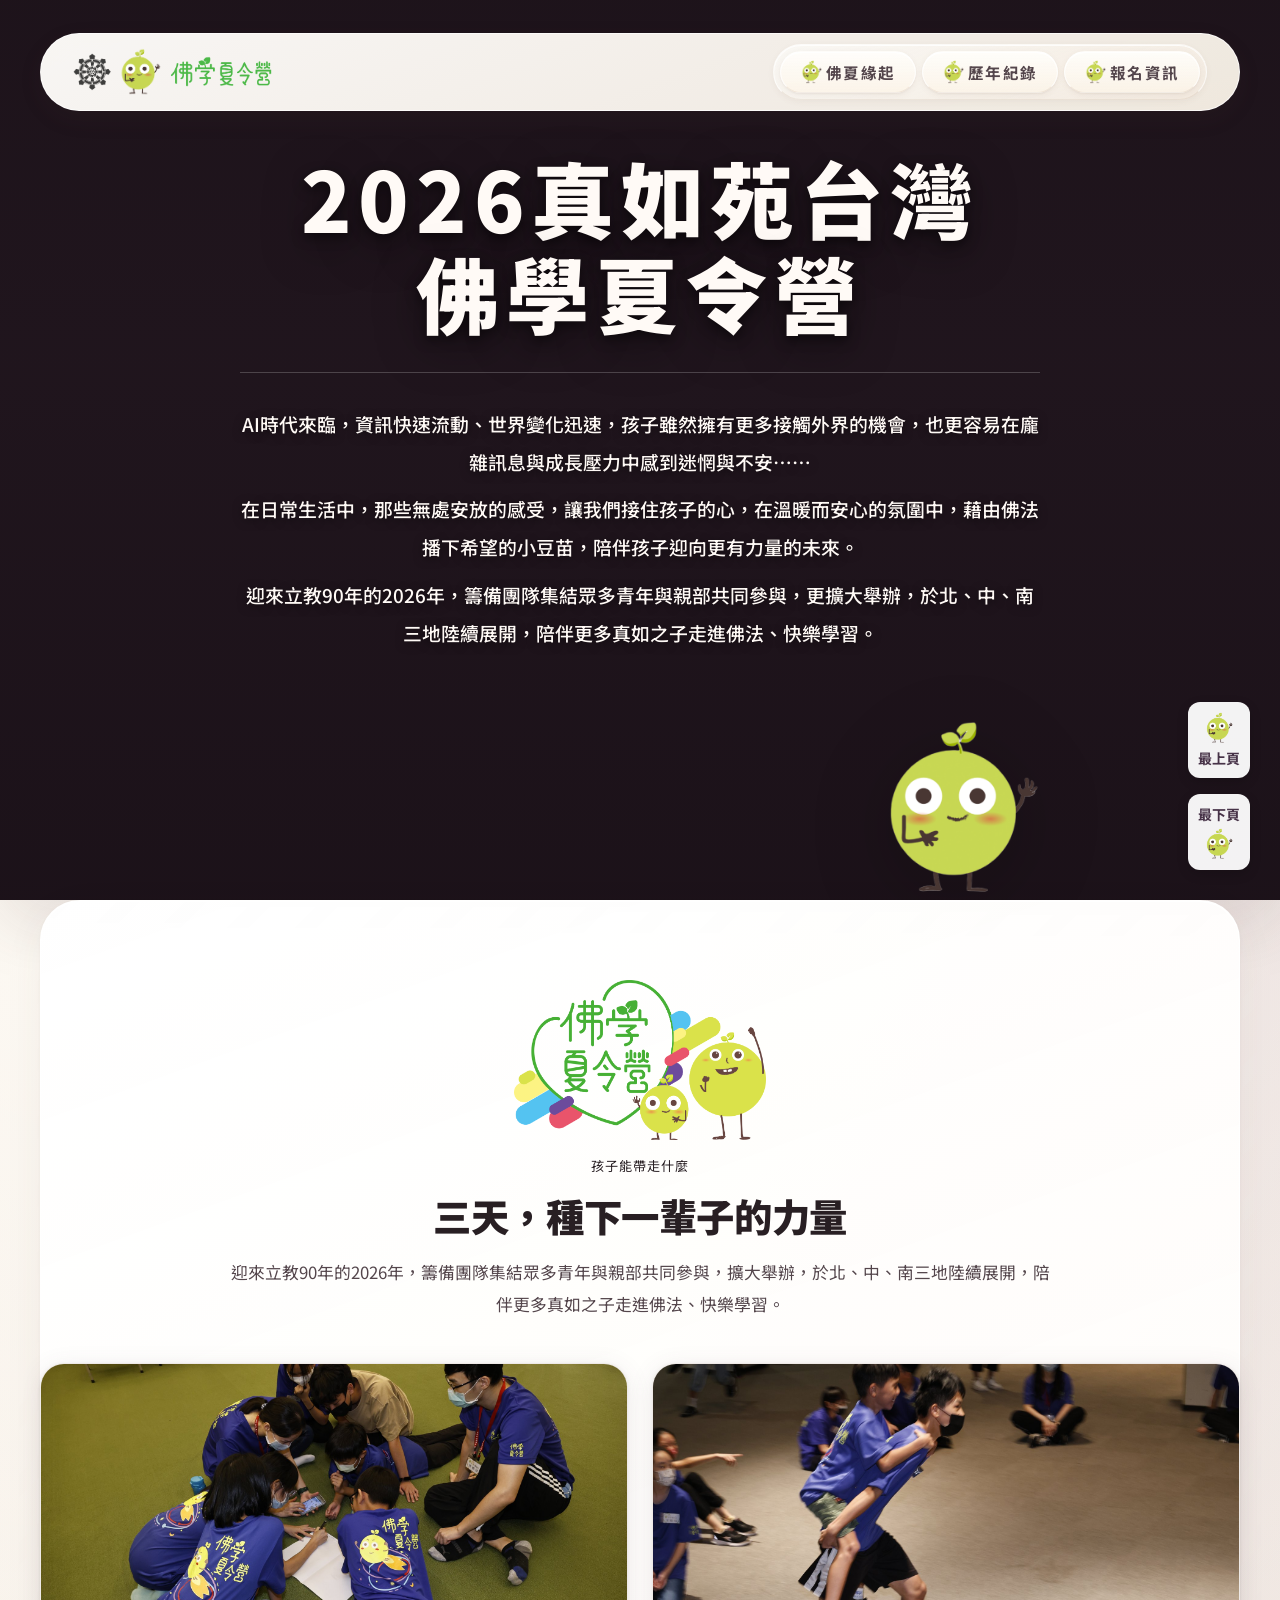
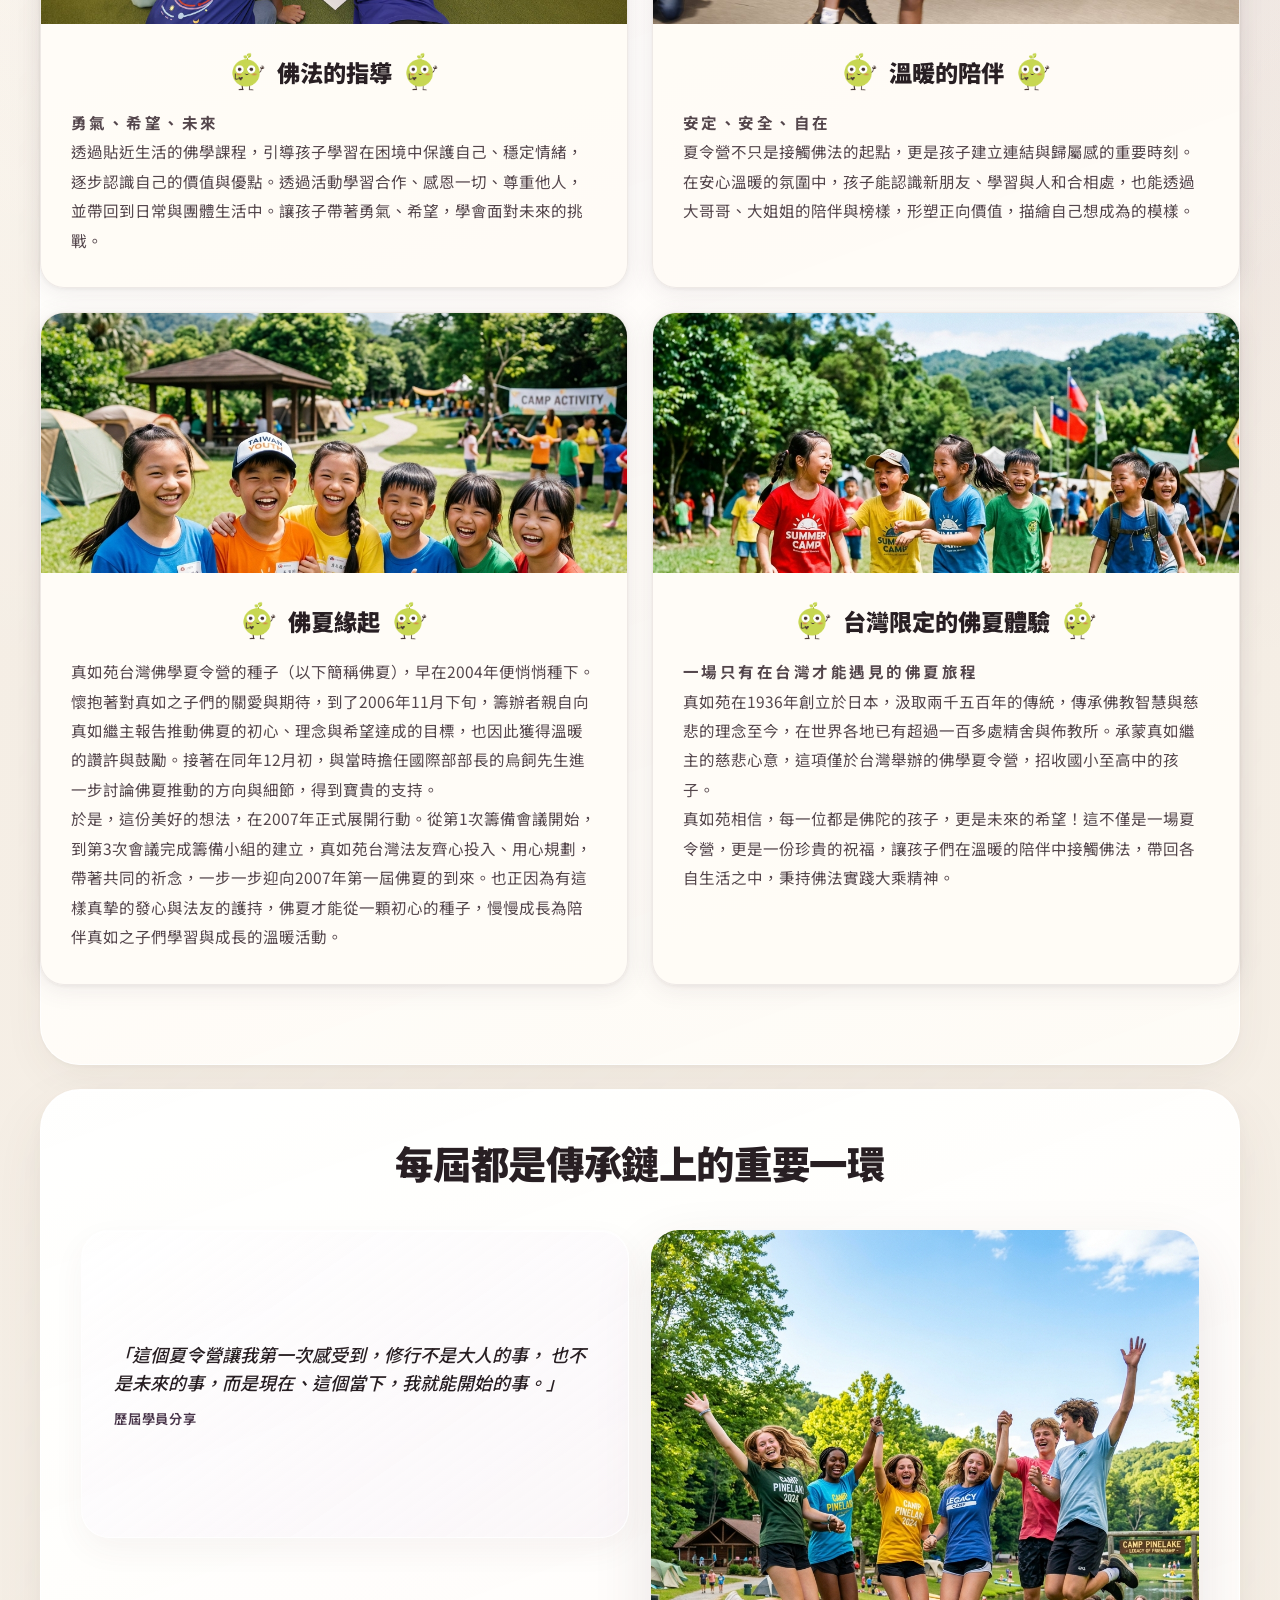
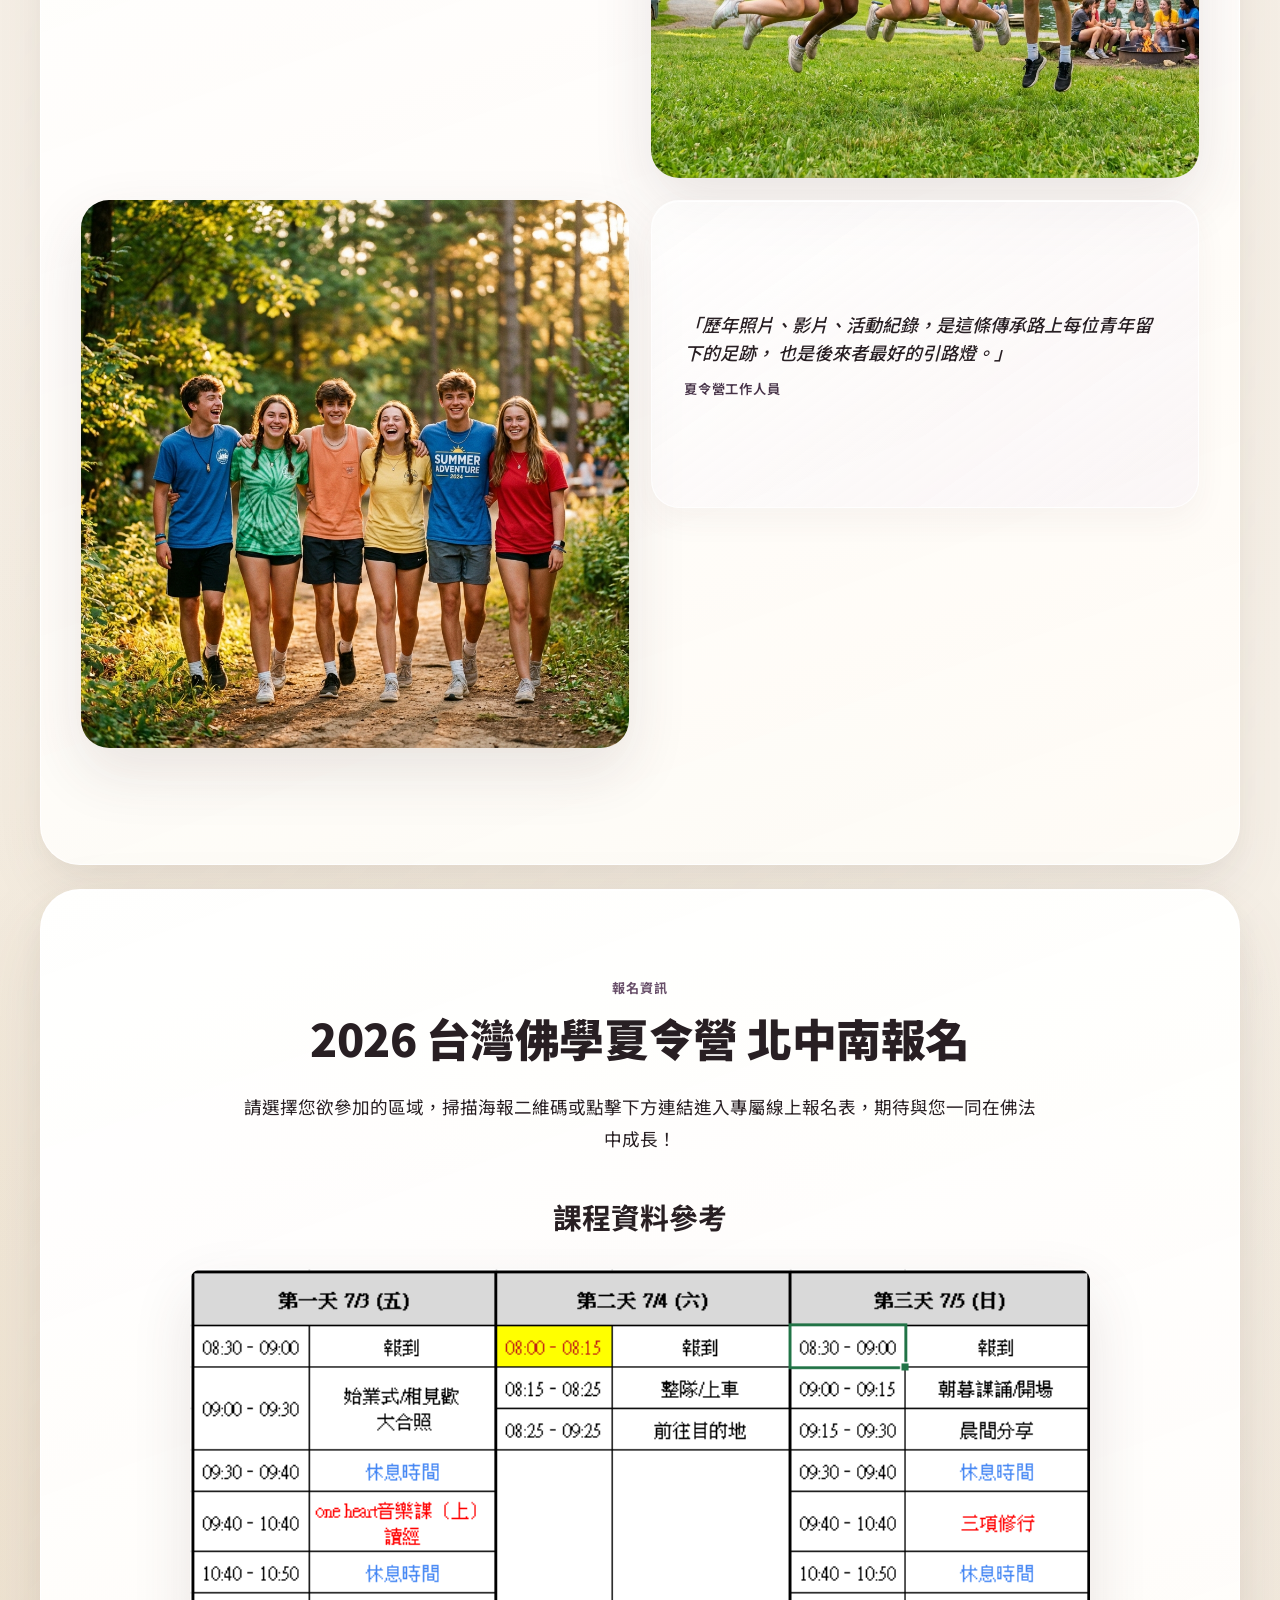
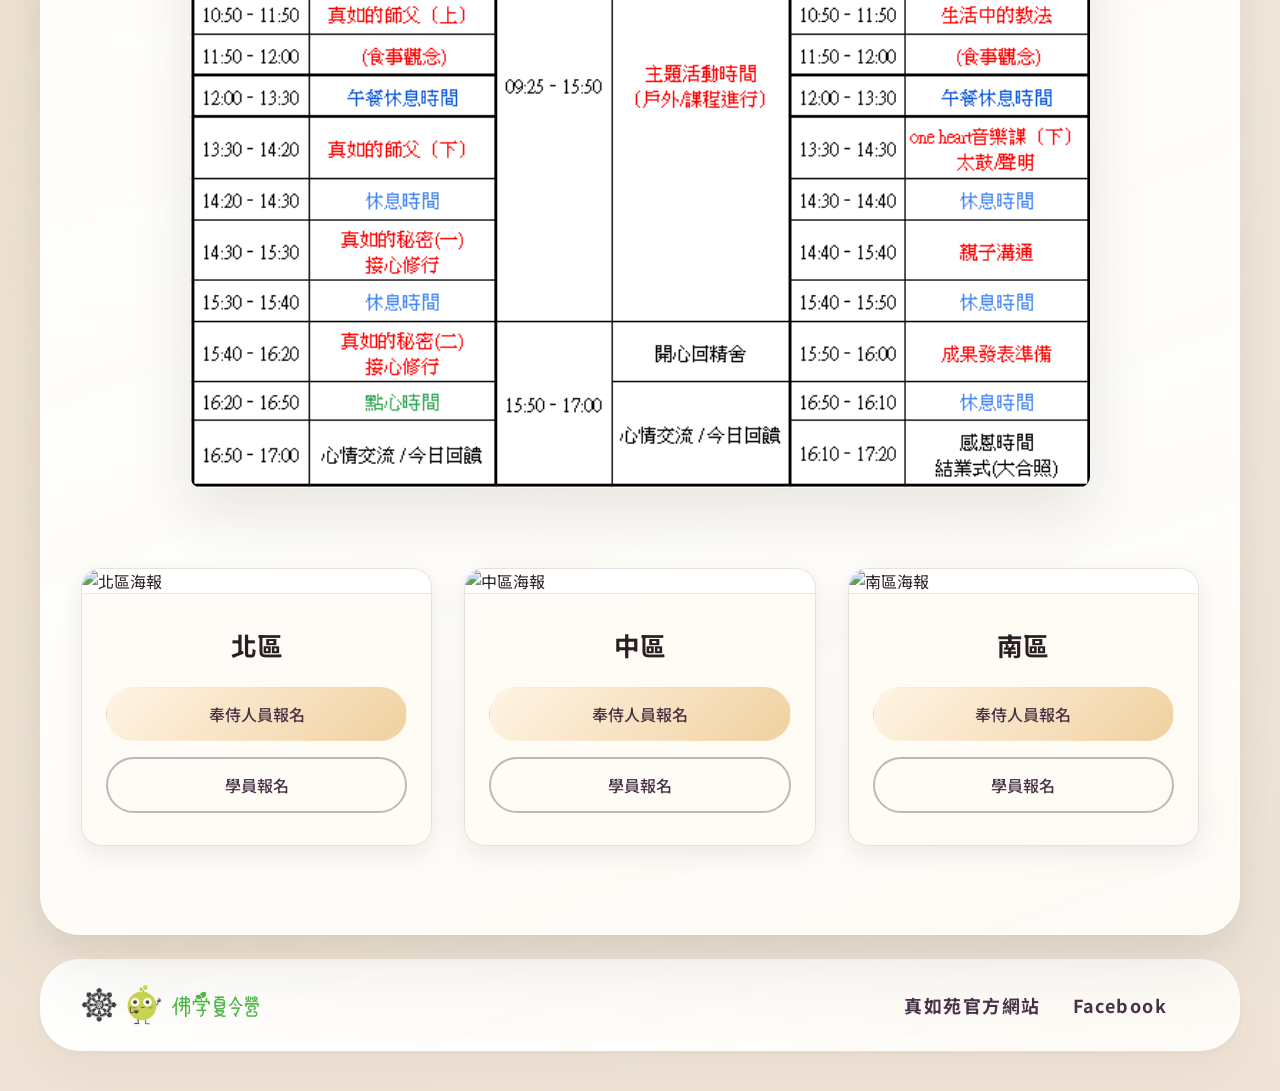
==== index - 複製.html @ c9bf435d "Add files via upload" ====
<!DOCTYPE html>
<html lang="zh-Hant">
  <head>
    <meta charset="UTF-8" />
    <meta name="viewport" content="width=device-width, initial-scale=1.0" />
    <title>真如苑佛學夏令營</title>
    <meta
      name="description"
      content="以大般涅槃經、師徒傳承與慈悲實踐為主軸，為青年設計的佛學夏令營。"
    />
    <link
      rel="icon"
      href="data:image/svg+xml,%3Csvg xmlns='http://www.w3.org/2000/svg' viewBox='0 0 64 64'%3E%3Crect width='64' height='64' rx='18' fill='%23684f69'/%3E%3Ctext x='32' y='40' text-anchor='middle' font-size='30' fill='white' font-family='Arial'%3E%E7%9C%9F%3C/text%3E%3C/svg%3E"
    />
    <link rel="preconnect" href="https://fonts.googleapis.com" />
    <link rel="preconnect" href="https://fonts.gstatic.com" crossorigin />
    <link
      href="https://fonts.googleapis.com/css2?family=Cormorant+Garamond:wght@500;600;700&family=Noto+Sans+TC:wght@400;500;700;900&display=swap"
      rel="stylesheet"
    />
    <link rel="stylesheet" href="./styles.css" />
    <style>
      /* 簡易輪播結構的 CSS 補充，可依現有 styles.css 整合 */
      .hero-carousel {
        position: absolute;
        top: 0;
        left: 0;
        width: 100%;
        height: 100%;
        overflow: hidden;
        z-index: 0;
        pointer-events: none;
      }
      .carousel-inner {
        position: relative;
        width: 100%;
        height: 100%;
      }
      .carousel-item {
        position: absolute;
        inset: 0;
        width: 100%;
        height: 100%;
        object-fit: cover;
        object-position: center 30%;
        opacity: 0;
        animation: heroFade 25s infinite ease-in-out;
        transform: scale(1.04);
      }
      .carousel-item:nth-child(1) { animation-delay: 0s; }
      .carousel-item:nth-child(2) { animation-delay: 5s; }
      .carousel-item:nth-child(3) { animation-delay: 10s; }
      .carousel-item:nth-child(4) { animation-delay: 15s; }
      .carousel-item:nth-child(5) { animation-delay: 20s; }
      @keyframes heroFade {
        0%, 18% {
          opacity: 1;
          transform: scale(1.04);
        }
        22%, 96% {
          opacity: 0;
          transform: scale(1.08);
        }
        100% {
          opacity: 1;
          transform: scale(1.04);
        }
      }
    </style>
  </head>
  <body>
    <div class="page-shell">
      <main>
        <section id="hero" class="hero">
          <header class="topbar">
            <a class="brand" href="#hero" style="display: flex; align-items: center; gap: 8px; text-decoration: none;">
              <span class="brand-logo-group" style="display: flex; align-items: center;">
                <img
                  class="brand-logo"
                  src="./images/recom-logo.png"
                  alt="真如苑徽章"
                  style="display: block;"
                />
              </span>
              <img src="./images/logo06.png" alt="logo06" style="height: 48px; width: auto; object-fit: contain;" />
              <img class="brand-event-logo" src="./images/logo02-transparent.png" alt="佛學夏令營" style="height: 32px; width: auto; object-fit: contain;" />
            </a>
            <nav class="nav">
              <a href="#origin" style="display: flex; align-items: center; gap: 4px;"><img src="./images/logo06.png" style="height: 24px; width: auto;" alt="Logo" />佛夏緣起</a>
              <a href="#moments" style="display: flex; align-items: center; gap: 4px;"><img src="./images/logo06.png" style="height: 24px; width: auto;" alt="Logo" />歷年紀錄</a>
              <a href="#register" style="display: flex; align-items: center; gap: 4px;"><img src="./images/logo06.png" style="height: 24px; width: auto;" alt="Logo" />報名資訊</a>
            </nav>
          </header>
          <!-- 上方大圖輪播結構 -->
          <div class="hero-carousel">
            <div class="carousel-inner">
              <img src="./images/camp-1.jpg" alt="佛夏學員奮力衝刺跨越感覺統合墊" class="carousel-item" />
              <img src="./images/camp-2.jpg" alt="佛夏學員互助合作背負同伴前進" class="carousel-item" />
              <img src="./images/camp-3.jpg" alt="佛夏學員歡呼慶賀完成團隊挑戰" class="carousel-item" />
              <img src="./images/camp-4.jpg" alt="佛夏學員席地圍坐共同討論課題" class="carousel-item" />
              <img src="./images/camp-5.jpg" alt="佛夏學員共聚一堂溫馨用餐" class="carousel-item" />
            </div>
          </div>
          <div class="hero-overlay"></div>
          
          <div class="hero-copy">
            <h1>2026真如苑台灣<br />佛學夏令營</h1>
            <div class="hero-description">
              <p>AI時代來臨，資訊快速流動、世界變化迅速，孩子雖然擁有更多接觸外界的機會，也更容易在龐雜訊息與成長壓力中感到迷惘與不安⋯⋯</p>
              <p>在日常生活中，那些無處安放的感受，讓我們接住孩子的心，在溫暖而安心的氛圍中，藉由佛法播下希望的小豆苗，陪伴孩子迎向更有力量的未來。</p>
              <p>迎來立教90年的2026年，籌備團隊集結眾多青年與親部共同參與，更擴大舉辦，於北、中、南三地陸續展開，陪伴更多真如之子走進佛法、快樂學習。</p>
            </div>
          </div>

          <!-- 跳躍吉祥物區域 -->
          <div class="mascot-stage">
            <img src="./images/logo06.png" id="jumping-mascot" class="mascot-actor" alt="吉祥物跳躍">
          </div>
        </section>

        <section id="values" class="section section-values">
          <div class="values-mascot-wrap">
            <img src="./images/logo05.png" alt="佛學夏令營吉祥物" class="values-mascot" />
          </div>
          <div class="section-heading">
            <p class="eyebrow">孩子能帶走什麼</p>
            <h2>三天，種下一輩子的力量</h2>
            <p class="section-description">
              迎來立教90年的2026年，籌備團隊集結眾多青年與親部共同參與，擴大舉辦，於北、中、南三地陸續展開，陪伴更多真如之子走進佛法、快樂學習。
            </p>
          </div>
          <div class="values-grid">
            <article class="value-card">
              <div class="value-card-photo">
                <img src="./images/camp-4.jpg" alt="孩子在夏令營中開心學習佛法" />
              </div>
              <div class="value-body">
                <h3 style="display: flex; align-items: center; justify-content: center; gap: 12px;"><img src="./images/logo06.png" style="height: 40px; width: auto; object-fit: contain;">佛法的指導<img src="./images/logo06.png" style="height: 40px; width: auto; object-fit: contain;"></h3>
                <p class="value-sub">勇氣、希望、未來</p>
                <p>透過貼近生活的佛學課程，引導孩子學習在困境中保護自己、穩定情緒，逐步認識自己的價值與優點。透過活動學習合作、感恩一切、尊重他人，並帶回到日常與團體生活中。讓孩子帶著勇氣、希望，學會面對未來的挑戰。</p>
              </div>
            </article>
            <article class="value-card">
              <div class="value-card-photo">
                <img src="./images/camp-2.jpg" alt="大哥哥大姐姐溫暖陪伴學員互動" />
              </div>
              <div class="value-body">
                <h3 style="display: flex; align-items: center; justify-content: center; gap: 12px;"><img src="./images/logo06.png" style="height: 40px; width: auto; object-fit: contain;">溫暖的陪伴<img src="./images/logo06.png" style="height: 40px; width: auto; object-fit: contain;"></h3>
                <p class="value-sub">安定、安全、自在</p>
                <p>夏令營不只是接觸佛法的起點，更是孩子建立連結與歸屬感的重要時刻。在安心溫暖的氛圍中，孩子能認識新朋友、學習與人和合相處，也能透過大哥哥、大姐姐的陪伴與榜樣，形塑正向價值，描繪自己想成為的模樣。</p>
              </div>
            </article>
            <article id="origin" class="value-card">
              <div class="value-card-photo">
                <img src="./images/origin-img.png" alt="佛夏緣起" />
              </div>
              <div class="value-body">
                <h3 style="display: flex; align-items: center; justify-content: center; gap: 12px;"><img src="./images/logo06.png" style="height: 40px; width: auto; object-fit: contain;">佛夏緣起<img src="./images/logo06.png" style="height: 40px; width: auto; object-fit: contain;"></h3>
                <p>真如苑台灣佛學夏令營的種子（以下簡稱佛夏），早在2004年便悄悄種下。懷抱著對真如之子們的關愛與期待，到了2006年11月下旬，籌辦者親自向真如繼主報告推動佛夏的初心、理念與希望達成的目標，也因此獲得溫暖的讚許與鼓勵。接著在同年12月初，與當時擔任國際部部長的烏飼先生進一步討論佛夏推動的方向與細節，得到寶貴的支持。</p>
                <p>於是，這份美好的想法，在2007年正式展開行動。從第1次籌備會議開始，到第3次會議完成籌備小組的建立，真如苑台灣法友齊心投入、用心規劃，帶著共同的祈念，一步一步迎向2007年第一屆佛夏的到來。也正因為有這樣真摯的發心與法友的護持，佛夏才能從一顆初心的種子，慢慢成長為陪伴真如之子們學習與成長的溫暖活動。</p>
              </div>
            </article>
            <article class="value-card">
              <div class="value-card-photo">
                <img src="./images/taiwan-img.png" alt="台灣限定的佛夏體驗" />
              </div>
              <div class="value-body">
                <h3 style="display: flex; align-items: center; justify-content: center; gap: 12px;"><img src="./images/logo06.png" style="height: 40px; width: auto; object-fit: contain;">台灣限定的佛夏體驗<img src="./images/logo06.png" style="height: 40px; width: auto; object-fit: contain;"></h3>
                <p class="value-sub">一場只有在台灣才能遇見的佛夏旅程</p>
                <p>真如苑在1936年創立於日本，汲取兩千五百年的傳統，傳承佛教智慧與慈悲的理念至今，在世界各地已有超過一百多處精舍與佈教所。承蒙真如繼主的慈悲心意，這項僅於台灣舉辦的佛學夏令營，招收國小至高中的孩子。</p>
                <p>真如苑相信，每一位都是佛陀的孩子，更是未來的希望！這不僅是一場夏令營，更是一份珍貴的祝福，讓孩子們在溫暖的陪伴中接觸佛法，帶回各自生活之中，秉持佛法實踐大乘精神。</p>
              </div>
            </article>
          </div>
        </section>

        <section id="moments" class="section section-gallery">
          <div class="section-heading">

            <h2>每屆都是傳承鏈上的重要一環</h2>
          </div>
          <div class="moments-grid">
            <article class="moment-quote">
              <p>
                「這個夏令營讓我第一次感受到，修行不是大人的事，
                也不是未來的事，而是現在、這個當下，我就能開始的事。」
              </p>
              <footer class="quote-attr">歷屆學員分享</footer>
            </article>
            <figure class="moment-photo">
              <img src="./images/moments_lively_1.png" alt="歷屆青年學員在夏令營中揮灑活力、歡躍同行" />
            </figure>
            <figure class="moment-photo">
              <img src="./images/moments_lively_2.png" alt="屆屆青年並肩同行，成為傳承鏈上不可缺少的一環" />
            </figure>
            <article class="moment-quote">
              <p>
                「歷年照片、影片、活動紀錄，是這條傳承路上每位青年留下的足跡，
                也是後來者最好的引路燈。」
              </p>
              <footer class="quote-attr">夏令營工作人員</footer>
            </article>
          </div>

        </section>

                <section id="register" class="section section-register">
          <div class="section-heading" style="text-align: center; max-width: 900px;">
            <p class="eyebrow" style="color: var(--accent); margin-bottom: 12px; font-weight: 700;">報名資訊</p>
            <h2 style="font-size: 2.8rem; line-height: 1.3; margin-bottom: 24px; color: var(--text-dark);">2026 台灣佛學夏令營 北中南報名</h2>
            <p class="section-description" style="max-width: 800px; margin: 0 auto; line-height: 1.8; color: var(--text); font-size: 1.1rem;">
              請選擇您欲參加的區域，掃描海報二維碼或點擊下方連結進入專屬線上報名表，期待與您一同在佛法中成長！
            </p>
          </div>

          <!-- 課程資料區 -->
          <div style="margin-bottom: 80px; text-align: center;">
            <h3 style="font-size: 1.8rem; font-weight: 700; margin-bottom: 32px; color: var(--text-dark);">課程資料參考</h3>
            <figure style="margin: 0 auto; max-width: 900px; border-radius: 12px; overflow: hidden; box-shadow: var(--shadow);">
              <img src="./images/台北課表.png" alt="課程資料參考" style="width: 100%; height: auto; display: block;" />
            </figure>
          </div>

          <!-- 各區海報與報名按鈕區 -->
          <div style="display: grid; grid-template-columns: repeat(auto-fit, minmax(320px, 1fr)); gap: 32px; max-width: 1200px; margin: 0 auto;">
            
            <!-- 北區 -->
            <article style="background: var(--card); border-radius: 20px; overflow: hidden; box-shadow: var(--shadow-sm); border: 1px solid var(--line); display: flex; flex-direction: column;">
              <figure style="margin: 0; width: 100%; border-bottom: 1px solid var(--line); background: #fff;">
                <img src="./images/本部海報.png" alt="北區海報" style="width: 100%; height: auto; display: block;" />
              </figure>
              <div style="padding: 32px 24px; text-align: center; flex-grow: 1; display: flex; flex-direction: column;">
                <h3 style="margin: 0 0 24px; font-size: 1.6rem; font-weight: 700; color: var(--text-dark);">北區</h3>
                <div style="display: flex; flex-direction: column; gap: 16px; margin-top: auto;">
                  <a href="https://forms.gle/x5rjwL3TxFd5r6QC8" target="_blank" class="button button-primary" style="width: 100%; display: flex; justify-content: center; text-decoration: none;">奉侍人員報名</a>
                  <a href="https://forms.gle/WmTx62JrUkfhSMXP6" target="_blank" class="button button-secondary" style="width: 100%; display: flex; justify-content: center; text-decoration: none; border: 2px solid rgba(104, 79, 105, 0.4); color: var(--accent-deep); background: transparent;">學員報名</a>
                </div>
              </div>
            </article>

            <!-- 中區 -->
            <article style="background: var(--card); border-radius: 20px; overflow: hidden; box-shadow: var(--shadow-sm); border: 1px solid var(--line); display: flex; flex-direction: column;">
              <figure style="margin: 0; width: 100%; border-bottom: 1px solid var(--line); background: #fff;">
                <img src="./images/中區海報.png" alt="中區海報" style="width: 100%; height: auto; display: block;" />
              </figure>
              <div style="padding: 32px 24px; text-align: center; flex-grow: 1; display: flex; flex-direction: column;">
                <h3 style="margin: 0 0 24px; font-size: 1.6rem; font-weight: 700; color: var(--text-dark);">中區</h3>
                <div style="display: flex; flex-direction: column; gap: 16px; margin-top: auto;">
                  <a href="https://forms.gle/kefc694PSYtfdQBs6" target="_blank" class="button button-primary" style="width: 100%; display: flex; justify-content: center; text-decoration: none;">奉侍人員報名</a>
                  <a href="https://forms.gle/KLtSv7pz6TopgNJy9" target="_blank" class="button button-secondary" style="width: 100%; display: flex; justify-content: center; text-decoration: none; border: 2px solid rgba(104, 79, 105, 0.4); color: var(--accent-deep); background: transparent;">學員報名</a>
                </div>
              </div>
            </article>

            <!-- 南區 -->
            <article style="background: var(--card); border-radius: 20px; overflow: hidden; box-shadow: var(--shadow-sm); border: 1px solid var(--line); display: flex; flex-direction: column;">
              <figure style="margin: 0; width: 100%; border-bottom: 1px solid var(--line); background: #fff;">
                <img src="./images/南區海報.png" alt="南區海報" style="width: 100%; height: auto; display: block;" />
              </figure>
              <div style="padding: 32px 24px; text-align: center; flex-grow: 1; display: flex; flex-direction: column;">
                <h3 style="margin: 0 0 24px; font-size: 1.6rem; font-weight: 700; color: var(--text-dark);">南區</h3>
                <div style="display: flex; flex-direction: column; gap: 16px; margin-top: auto;">
                  <a href="https://forms.gle/Ug8YpsfANiGgsqtz9" target="_blank" class="button button-primary" style="width: 100%; display: flex; justify-content: center; text-decoration: none;">奉侍人員報名</a>
                  <a href="https://forms.gle/un4iM9c3z95gCch98" target="_blank" class="button button-secondary" style="width: 100%; display: flex; justify-content: center; text-decoration: none; border: 2px solid rgba(104, 79, 105, 0.4); color: var(--accent-deep); background: transparent;">學員報名</a>
                </div>
              </div>
            </article>

          </div>
        </section>
      </main>

      <footer class="site-footer">
        <div class="footer-inner">
          <div class="footer-brand" style="display: flex; align-items: center; gap: 8px;">
            <span class="brand-logo-group brand-logo-group-footer" style="display: flex; align-items: center;">
              <img
                class="brand-logo brand-logo-footer"
                src="./images/recom-logo.png"
                alt="Recom logo"
                style="display: block;"
              />
            </span>
            <img src="./images/logo06.png" alt="logo06" style="height: 42px; width: auto; object-fit: contain;" />
            <div style="display: flex; align-items: center;">
              <img class="brand-event-logo brand-event-logo-footer" src="./images/logo02-transparent.png" alt="佛學夏令營" style="height: 28px; width: auto; object-fit: contain;" />
            </div>
          </div>
          <div class="footer-links">
            <a id="official-site-link" target="_blank" rel="noreferrer">真如苑官方網站</a>
            <a id="facebook-link" target="_blank" rel="noreferrer">Facebook</a>
            <span id="contact-phone"></span>
          </div>
        </div>
      </footer>
    </div>

    <!-- 浮動按鈕 -->
    <div class="floating-controls">
      <button onclick="window.scrollTo({top: 0, behavior: 'smooth'})" class="scroll-btn scroll-top" title="回最上方">
        <img src="./images/logo06.png" alt="Logo" />
        <span>最上頁</span>
      </button>
      
      <button onclick="window.scrollTo({top: document.body.scrollHeight, behavior: 'smooth'})" class="scroll-btn scroll-bottom" title="至最下頁">
        <span>最下頁</span>
        <img src="./images/logo06.png" alt="Logo" />
      </button>
    </div>

    <script src="./site-config.js"></script>
    <script src="./app.js"></script>
    <script>
      // 吉祥物跳躍與音效邏輯
      const mascot = document.getElementById('jumping-mascot');
      let isLeft = false;

      function playPopSound() {
        try {
          const audioCtx = new (window.AudioContext || window.webkitAudioContext)();
          const oscillator = audioCtx.createOscillator();
          const gainNode = audioCtx.createGain();

          oscillator.type = 'sine';
          oscillator.frequency.setValueAtTime(600, audioCtx.currentTime);
          oscillator.frequency.exponentialRampToValueAtTime(200, audioCtx.currentTime + 0.2);

          gainNode.gain.setValueAtTime(0.1, audioCtx.currentTime);
          gainNode.gain.exponentialRampToValueAtTime(0.01, audioCtx.currentTime + 0.2);

          oscillator.connect(gainNode);
          gainNode.connect(audioCtx.destination);

          oscillator.start();
          oscillator.stop(audioCtx.currentTime + 0.2);
        } catch(e) {
          console.log('Audio wait for interaction');
        }
      }

      function triggerJump() {
        mascot.classList.remove('jump-to-left', 'jump-to-right');
        void mascot.offsetWidth; // 觸發重繪

        if (isLeft) {
          mascot.classList.add('jump-to-right');
          isLeft = false;
        } else {
          mascot.classList.add('jump-to-left');
          isLeft = true;
        }
        playPopSound();
      }

      // 每 4 秒跳一次
      setInterval(triggerJump, 4000);
      // 初始跳一次
      setTimeout(triggerJump, 1000);
    </script>
    <script src="./app.js"></script>
  </body>
</html>
---- styles.css ----
:root {
  --bg: #f6f0e7;
  --bg-deep: #efe4d7;
  --bg-wash: #fbf6ef;
  --bg-rose: rgba(157, 120, 150, 0.18);
  --bg-sand: rgba(214, 182, 128, 0.2);
  --card: rgba(255, 251, 245, 0.82);
  --card-strong: rgba(255, 252, 247, 0.9);
  --text: #281f23;
  --muted: #54464c;
  --accent: #684f69;
  --accent-deep: #473348;
  --gold: #c5a26b;
  --gold-light: #e8c98a;
  --line: rgba(92, 69, 93, 0.14);
  --shadow: 0 24px 60px rgba(70, 46, 52, 0.12);
  --shadow-sm: 0 8px 24px rgba(70, 46, 52, 0.09);
  --elementary: #4a8c5c;
  --elementary-light: #e8f5ee;
  --middle: #5c7db5;
  --middle-light: #eaf0f9;
  --senior: #81607f;
  --senior-light: #f2ecf4;
}

* {
  box-sizing: border-box;
}

html {
  scroll-behavior: smooth;
}

body {
  position: relative;
  margin: 0;
  font-family: "Noto Sans TC", sans-serif;
  color: var(--text);
  overflow-x: hidden;
  background:
    radial-gradient(circle at 18% 12%, rgba(255, 252, 246, 0.96) 0%, rgba(255, 252, 246, 0) 30%),
    radial-gradient(circle at 85% 14%, rgba(157, 120, 150, 0.2) 0%, rgba(157, 120, 150, 0) 28%),
    radial-gradient(circle at 12% 80%, rgba(214, 182, 128, 0.16) 0%, rgba(214, 182, 128, 0) 26%),
    linear-gradient(180deg, var(--bg-wash) 0%, #f5eee5 36%, var(--bg) 68%, var(--bg-deep) 100%);
}

body::before,
body::after {
  content: "";
  position: fixed;
  inset: auto;
  pointer-events: none;
  z-index: -2;
  filter: blur(18px);
}

body::before {
  top: -120px;
  right: -140px;
  width: 440px;
  height: 440px;
  border-radius: 50%;
  background:
    radial-gradient(circle, rgba(170, 132, 165, 0.26) 0%, rgba(170, 132, 165, 0.08) 42%, transparent 72%);
}

body::after {
  left: -160px;
  bottom: 4vh;
  width: 500px;
  height: 500px;
  border-radius: 50%;
  background:
    radial-gradient(circle, rgba(220, 191, 136, 0.24) 0%, rgba(220, 191, 136, 0.08) 44%, transparent 72%);
}

img {
  display: block;
  width: 100%;
  height: 100%;
  object-fit: cover;
}

a {
  color: inherit;
  text-decoration: none;
}

button,
input,
textarea,
select {
  font: inherit;
}

.page-shell {
  position: relative;
  isolation: isolate;
  width: min(1200px, calc(100% - 32px));
  margin: 0 auto;
}

.page-shell::before {
  content: "";
  position: absolute;
  inset: 120px -24px 100px;
  pointer-events: none;
  z-index: -1;
  border-radius: 56px;
  background: 
    repeating-linear-gradient(
      135deg,
      rgba(255, 255, 255, 0.04) 0 16px,
      rgba(255, 255, 255, 0) 16px 48px
    );
  opacity: 0.8;
}

.hero > .topbar {
  position: fixed;
  top: 15px;
  left: 50%;
  transform: translateX(-50%);
  width: min(1200px, calc(100% - 40px));
  border-radius: 999px;
  border: 1px solid rgba(255, 255, 255, 0.72);
  padding: 10px 32px;
  z-index: 9999;
  background: linear-gradient(160deg, rgba(255, 254, 251, 0.97) 0%, rgba(252, 245, 234, 0.94) 100%);
  backdrop-filter: blur(20px) saturate(1.4);
  box-shadow: 0 8px 24px rgba(89, 67, 53, 0.08);
}

.topbar {
  position: sticky;
  top: 12px;
  z-index: 10;
  display: flex;
  justify-content: space-between;
  align-items: center;
  gap: 32px;
  padding: 14px 20px 14px 20px;
  margin: 18px 0 24px;
  border: 1px solid rgba(255, 255, 255, 0.72);
  border-bottom-color: rgba(193, 167, 142, 0.22);
  border-radius: 999px;
  background:
    linear-gradient(160deg, rgba(255, 254, 251, 0.97) 0%, rgba(252, 245, 234, 0.94) 100%);
  backdrop-filter: blur(20px) saturate(1.4);
  box-shadow:
    0 2px 0 rgba(255, 255, 255, 0.9) inset,
    0 -1px 0 rgba(193, 167, 142, 0.18) inset,
    0 8px 24px rgba(89, 67, 53, 0.08),
    0 20px 48px rgba(89, 67, 53, 0.06),
    0 1px 3px rgba(89, 67, 53, 0.12);
}

.brand {
  display: inline-flex;
  align-items: center;
  gap: 14px;
  min-width: 0;
  flex-shrink: 0;
}

.brand-logo-group {
  display: inline-flex;
  align-items: center;
  flex-shrink: 0;
  padding: 0;
  border: none;
  background: transparent;
  box-shadow: none;
}

.brand-logo {
  display: block;
  width: 38px;
  height: 38px;
  object-fit: contain;
  flex-shrink: 0;
  filter: brightness(0) saturate(100%);
  opacity: 0.75;
}

.brand-logo-footer {
  width: 36px;
  height: 36px;
}

.brand-wordmark {
  display: block;
  width: auto;
  height: 34px;
  object-fit: contain;
  flex-shrink: 0;
}

.brand-wordmark-footer {
  height: 28px;
}

.brand-text,
.nav a,
.eyebrow,
.panel-label {
  letter-spacing: 0.08em;
}

.brand-text {
  display: block;
  font-size: 1.42rem;
  font-weight: 800;
  line-height: 1.1;
  text-align: center;
  white-space: nowrap;
}

.nav {
  display: flex;
  align-items: center;
  gap: 6px;
  padding: 6px;
  border: 1px solid rgba(255, 255, 255, 0.6);
  border-bottom-color: rgba(193, 167, 142, 0.2);
  border-radius: 999px;
  background:
    linear-gradient(160deg, rgba(255, 254, 252, 0.6) 0%, rgba(248, 238, 224, 0.4) 100%);
  box-shadow:
    inset 0 1px 0 rgba(255, 255, 255, 0.8),
    0 2px 6px rgba(120, 91, 68, 0.06);
  color: var(--muted);
  font-size: 0.97rem;
}

.nav a {
  display: inline-flex;
  align-items: center;
  justify-content: center;
  min-height: 42px;
  padding: 0 20px;
  border: 1px solid rgba(255, 255, 255, 0.7);
  border-bottom-color: rgba(184, 153, 126, 0.16);
  border-radius: 999px;
  font-weight: 700;
  background:
    linear-gradient(180deg, rgba(255, 254, 251, 0.9) 0%, rgba(252, 244, 232, 0.8) 100%);
  box-shadow:
    inset 0 1px 0 rgba(255, 255, 255, 0.95),
    0 2px 6px rgba(120, 91, 68, 0.07),
    0 1px 2px rgba(120, 91, 68, 0.06);
  white-space: nowrap;
  transition:
    color 180ms ease,
    border-color 180ms ease,
    background 180ms ease,
    transform 180ms ease,
    box-shadow 180ms ease;
}

.nav a:hover {
  color: var(--accent-deep);
  border-color: rgba(184, 153, 126, 0.3);
  background: linear-gradient(180deg, rgba(255, 250, 242, 1) 0%, rgba(252, 242, 228, 1) 100%);
  box-shadow:
    inset 0 1px 0 rgba(255, 255, 255, 0.95),
    0 6px 16px rgba(128, 94, 72, 0.12),
    0 2px 4px rgba(128, 94, 72, 0.08);
  transform: translateY(-1px);
}

/* ─── HERO ─── */
.hero {
  position: relative;
  display: flex;
  flex-direction: column;
  justify-content: center;
  align-items: center;
  width: 100vw;
  margin-left: calc(50% - 50vw);
  margin-right: calc(50% - 50vw);
  min-height: 100vh;
  padding: 0 72px 80px;
  border-radius: 0;
  overflow: clip;
  background: #251922;
  box-shadow: var(--shadow);
}

.hero-overlay {
  position: absolute;
  inset: 0;
  z-index: 1;
  background:
    linear-gradient(to bottom, rgba(20, 12, 18, 0.45) 0%, rgba(20, 12, 18, 0.3) 40%, rgba(20, 12, 18, 0.55) 100%);
}

.hero-copy {
  position: relative;
  z-index: 2;
  width: min(1000px, calc(100% - 64px)); /* 放寬文字區塊 */
  max-width: 100%;
  text-align: center;
  display: flex;
  flex-direction: column;
  align-items: center;
  margin-top: 120px;
  gap: 0;
  margin-bottom: 140px;
}

.mascot-stage {
  position: absolute;
  bottom: 0px;
  left: 0;
  right: 0;
  height: 280px; 
  pointer-events: none;
  overflow: visible;
  z-index: 2;
  display: flex;
  justify-content: center;
  align-items: flex-end;
}

.mascot-actor {
  width: 160px; /* 再次放大吉祥物 */
  height: auto;
  opacity: 0;
  transform: translateX(0);
  mix-blend-mode: multiply;
  filter: drop-shadow(0 15px 40px rgba(0,0,0,0.22));
}

.jump-to-left {
  animation: livelySlideRL 2.8s cubic-bezier(0.45, 0.05, 0.55, 0.95) forwards;
}

.jump-to-right {
  animation: livelySlideLR 2.8s cubic-bezier(0.45, 0.05, 0.55, 0.95) forwards;
}

@keyframes livelySlideRL {
  0%   { transform: translateX(320px) translateY(0) rotate(0deg) scale(1); opacity: 1; }
  25%  { transform: translateX(160px) translateY(-45px) rotate(-180deg) scale(1.15); opacity: 1; }
  50%  { transform: translateX(0) translateY(0) rotate(-360deg) scale(1); opacity: 1; }
  75%  { transform: translateX(-160px) translateY(-35px) rotate(-540deg) scale(1.1); opacity: 1; }
  100% { transform: translateX(-320px) translateY(0) rotate(-720deg) scale(1); opacity: 1; }
}

@keyframes livelySlideLR {
  0%   { transform: translateX(-320px) translateY(0) rotate(0deg) scale(1); opacity: 1; }
  25%  { transform: translateX(-160px) translateY(-45px) rotate(180deg) scale(1.15); opacity: 1; }
  50%  { transform: translateX(0) translateY(0) rotate(360deg) scale(1); opacity: 1; }
  75%  { transform: translateX(160px) translateY(-35px) rotate(540deg) scale(1.1); opacity: 1; }
  100% { transform: translateX(320px) translateY(0) rotate(720deg) scale(1); opacity: 1; }
}

/* 手機版縮小移動範圍與尺寸 */
@media (max-width: 768px) {
  @keyframes livelySlideRL {
    0%   { transform: translateX(140px) translateY(0) rotate(0deg); opacity: 1; }
    50%  { transform: translateX(0) translateY(-60px) rotate(-360deg); opacity: 1; }
    100% { transform: translateX(-140px) translateY(0) rotate(-720deg); opacity: 1; }
  }
  @keyframes livelySlideLR {
    0%   { transform: translateX(-140px) translateY(0) rotate(0deg); opacity: 1; }
    50%  { transform: translateX(0) translateY(-60px) rotate(360deg); opacity: 1; }
    100% { transform: translateX(140px) translateY(0) rotate(720deg); opacity: 1; }
  }
  .mascot-actor { width: 75px; }
  .mascot-stage { height: 120px; } /* 縮減舞台高度 */
  .hero-copy { margin-bottom: 30px; } /* 縮減文字與動畫間的空隙 */
}

.hero-panel {
  position: absolute;
  right: 56px;
  bottom: 56px;
  z-index: 2;
  width: 280px;
}

.eyebrow,
.panel-label {
  margin: 0 auto 16px;
  font-size: 0.82rem;
  text-transform: uppercase;
}

.hero .eyebrow,
.hero p,
.hero h1,
.hero-panel,
.hero-actions .button {
  color: #fffaf6;
}

.hero h1,
.section-heading h2 {
  margin: 0;
  font-family: "Noto Sans TC", sans-serif;
  line-height: 1.2;
}

h1,
h2,
h3 {
  text-align: center;
}

.hero h1 {
  font-size: clamp(3.2rem, 6.5vw, 6.8rem); /* 顯著加大標題 */
  font-weight: 900;
  letter-spacing: 0.08em;
  text-shadow:
    0 4px 12px rgba(0,0,0,0.5),
    0 12px 48px rgba(0,0,0,0.4);
  max-width: 18ch;
  line-height: 1.15;
  margin-bottom: 32px;
}

.hero-description {
  max-width: 800px; /* 加寬導言區域 */
  margin: 0;
  font-size: 1.18rem; /* 字體加大 */
  line-height: 2.0;
  font-weight: 500;
  color: rgba(255, 250, 246, 0.9);
  text-shadow: 0 2px 10px rgba(0,0,0,0.5);
  border-top: 1px solid rgba(255,255,255,0.2);
  padding-top: 32px;
}

.hero-description p {
  margin: 0 0 10px;
}

.hero-description p:last-child {
  margin-bottom: 0;
}

.hero-actions,
.archive-actions,
.form-actions {
  display: flex;
  gap: 14px;
  flex-wrap: wrap;
  justify-content: center;
}

.button {
  display: inline-flex;
  align-items: center;
  justify-content: center;
  min-width: 168px;
  padding: 14px 24px;
  border-radius: 999px;
  border: 1px solid transparent;
  font-weight: 500;
  transition: transform 180ms ease, background 180ms ease, color 180ms ease, box-shadow 180ms ease;
  cursor: pointer;
}

.button:hover {
  transform: translateY(-2px);
  box-shadow: 0 8px 28px rgba(70, 46, 52, 0.18);
}

.button-primary {
  background: linear-gradient(135deg, #fff4e5, #f0d1a0);
  color: #4b3243;
}

.button-secondary {
  border-color: rgba(255, 250, 244, 0.4);
  background: rgba(255, 255, 255, 0.1);
  color: #fffaf6;
}

.hero-panel,
.story-card,
.visual-note,
.moment-quote,
.register-form {
  border: 1px solid var(--line);
  border-radius: 28px;
  box-shadow: var(--shadow);
}

.hero-panel {
  padding: 28px;
  border-color: rgba(255, 250, 245, 0.18);
  background: rgba(255, 253, 249, 0.13);
  backdrop-filter: blur(12px);
}

.hero-stat-grid {
  display: grid;
  gap: 18px;
}

.hero-stat-grid article {
  padding-top: 18px;
  border-top: 1px solid rgba(255, 249, 243, 0.18);
}

.hero-stat-grid span,
.story-copy > span:first-child {
  display: block;
  margin-bottom: 6px;
  color: rgba(255, 245, 235, 0.88);
  font-size: 0.83rem;
}

/* ─── DHARMA BANNER ─── */
.dharma-banner {
  text-align: center;
  padding: 52px 24px;
}

.dharma-quote {
  margin: 0 0 10px;
  font-family: "Noto Sans TC", sans-serif;
  font-size: clamp(1.35rem, 2.6vw, 2.1rem);
  font-weight: 700;
  color: var(--accent-deep);
  letter-spacing: 0.1em;
}

.dharma-source {
  margin: 0;
  font-size: 0.9rem;
  color: var(--muted);
  letter-spacing: 0.1em;
}

/* ─── SECTIONS ─── */
.section {
  position: relative;
  isolation: isolate;
  padding: 88px 0;
}

.section:not(.section-teachings):not(.section-tinted):not(.section-gallery):not(.section-register)::before {
  content: "";
  position: absolute;
  inset: 0;
  z-index: -1;
  border-radius: 40px;
  background: linear-gradient(160deg, rgba(255, 255, 255, 0.96) 0%, rgba(255, 252, 247, 0.9) 100%);
  border: 1px solid rgba(255, 255, 255, 0.8);
  box-shadow: 
    0 12px 40px rgba(89, 67, 53, 0.06),
    0 2px 4px rgba(89, 67, 53, 0.04),
    inset 0 1px 0 rgba(255, 255, 255, 0.9);
}

.section-heading {
  max-width: 820px;
  margin: 0 auto 42px;
  text-align: center;
}

.section-heading h2 {
  font-size: clamp(1.9rem, 3vw, 3rem);
  font-weight: 900;
  letter-spacing: -0.01em;
  margin-bottom: 16px;
  line-height: 1.3;
}

.section-description,
.story-copy p,
.visual-note p,
.moment-quote p {
  line-height: 1.9;
  color: var(--muted);
}

.section-description {
  margin-top: 14px;
  font-size: 1.05rem;
}

/* ─── STORY / PILLARS GRID ─── */
.story-grid {
  display: grid;
  grid-template-columns: repeat(2, minmax(0, 1fr));
  gap: 22px;
}

.story-card {
  overflow: hidden;
  background: var(--card);
}

.story-card img {
  height: 260px;
}

.story-copy {
  padding: 26px;
}

.pillar-num {
  display: inline-block;
  margin-bottom: 6px;
  color: var(--gold) !important;
  font-weight: 700;
  font-size: 0.9rem;
}

.pillar-tag {
  display: inline-block;
  margin-left: 10px;
  padding: 3px 10px;
  border-radius: 999px;
  background: rgba(124, 100, 124, 0.1);
  color: var(--accent-deep);
  font-size: 0.78rem;
  letter-spacing: 0.06em;
  font-weight: 500;
}

.story-copy h3 {
  margin: 10px 0 12px;
  font-size: 1.25rem;
}

/* ─── LEARNING LEVELS ─── */
.section-levels {
  padding-top: 24px;
}

.levels-grid {
  display: grid;
  grid-template-columns: repeat(3, minmax(0, 1fr));
  gap: 22px;
  align-items: start;
}

.level-card {
  border-radius: 28px;
  border: 1px solid var(--line);
  background: var(--card);
  box-shadow: var(--shadow-sm);
  overflow: hidden;
  display: flex;
  flex-direction: column;
  transition: transform 220ms ease, box-shadow 220ms ease;
}

.level-card:hover {
  transform: translateY(-4px);
  box-shadow: var(--shadow);
}

.level-header {
  padding: 24px 26px 20px;
  display: flex;
  flex-direction: column;
  align-items: center;
  justify-content: center;
  gap: 8px;
  text-align: center;
}

.level-badge {
  min-width: 92px;
  padding: 8px 16px;
  border-radius: 999px;
  font-size: 1rem;
  font-weight: 900;
  letter-spacing: 0.04em;
  line-height: 1;
}

.level-subtitle {
  font-size: 0.8rem;
  color: var(--text);
  letter-spacing: 0.08em;
  font-weight: 700;
}

.level-card h3 {
  margin: 0 26px 6px;
  font-size: 1.18rem;
  font-family: "Cormorant Garamond", serif;
  font-weight: 600;
}

.level-theme {
  width: fit-content;
  margin: 0 auto 22px;
  padding: 8px 14px;
  border-radius: 999px;
  font-size: 0.88rem;
  color: var(--accent-deep);
  letter-spacing: 0.04em;
  font-weight: 700;
  border: 1px solid rgba(92, 69, 93, 0.12);
  background: rgba(255, 249, 242, 0.92);
}

/* Per-level color accent */
.level-elementary .level-header { background: var(--elementary-light); }
.level-elementary .level-badge {
  color: #fff;
  background: linear-gradient(135deg, #5b9a69, #3d7d4c);
  box-shadow: 0 8px 18px rgba(61, 125, 76, 0.18);
}
.level-elementary .level-theme {
  color: #2d6b3f;
  background: rgba(232, 245, 238, 0.98);
  border-color: rgba(74, 140, 92, 0.18);
}
.level-elementary .button-level {
  background: linear-gradient(135deg, #d4edd9, #a8d4b0);
  color: #2d6b3f;
}

.level-middle .level-header { background: var(--middle-light); }
.level-middle .level-badge {
  color: #fff;
  background: linear-gradient(135deg, #6f90ca, #4c6da6);
  box-shadow: 0 8px 18px rgba(76, 109, 166, 0.18);
}
.level-middle .level-theme {
  color: #2b4f80;
  background: rgba(234, 240, 249, 0.98);
  border-color: rgba(92, 125, 181, 0.18);
}
.level-middle .button-level {
  background: linear-gradient(135deg, #d0dff5, #a4bee8);
  color: #2b4f80;
}

.level-senior .level-header { background: var(--senior-light); }
.level-senior .level-badge {
  color: #fff;
  background: linear-gradient(135deg, #987596, #735372);
  box-shadow: 0 8px 18px rgba(115, 83, 114, 0.18);
}
.level-senior .level-theme {
  color: #4b3254;
  background: rgba(242, 236, 244, 0.98);
  border-color: rgba(129, 96, 127, 0.18);
}
.level-senior .button-level {
  background: linear-gradient(135deg, #ede4ef, #d4bcd8);
  color: #4b3254;
}

.level-list {
  list-style: none;
  margin: 0;
  padding: 0 26px;
  display: grid;
  gap: 18px;
  flex: 1;
}

.level-list li {
  display: flex;
  gap: 12px;
  align-items: flex-start;
}

.li-icon {
  font-size: 1.25rem;
  flex-shrink: 0;
  margin-top: 2px;
}

.level-list strong {
  display: block;
  font-size: 0.96rem;
  margin-bottom: 3px;
  color: var(--text);
}

.level-list p {
  margin: 0;
  font-size: 0.875rem;
  line-height: 1.75;
  color: var(--muted);
}

.level-cta {
  padding: 24px 26px;
}

.button-level {
  display: inline-flex;
  align-items: center;
  justify-content: center;
  width: 100%;
  padding: 12px 20px;
  border-radius: 999px;
  border: none;
  font-weight: 500;
  font-size: 0.93rem;
  transition: transform 180ms ease, box-shadow 180ms ease;
  cursor: pointer;
}

.button-level:hover {
  transform: translateY(-2px);
  box-shadow: 0 6px 20px rgba(70, 46, 52, 0.14);
}

/* ─── CORE TEACHINGS ─── */
.section-teachings {
  padding: 80px 40px;
  border-radius: 40px;
  overflow: hidden;
  background:
    radial-gradient(circle at top right, rgba(255, 244, 218, 0.58), transparent 30%),
    radial-gradient(circle at bottom left, rgba(123, 100, 124, 0.12), transparent 28%),
    linear-gradient(170deg, rgba(255, 250, 243, 0.96), rgba(241, 232, 238, 0.82));
  border: 1px solid var(--line);
  box-shadow: var(--shadow);
}

.section-teachings::before {
  content: "";
  position: absolute;
  inset: 0;
  pointer-events: none;
  background:
    linear-gradient(120deg, rgba(255, 255, 255, 0.16), transparent 32%),
    repeating-linear-gradient(
      90deg,
      rgba(255, 255, 255, 0.06) 0 1px,
      transparent 1px 48px
    );
  opacity: 0.55;
}

.teachings-layout {
  display: grid;
  grid-template-columns: minmax(0, 1.1fr) minmax(300px, 0.9fr);
  gap: 32px;
  align-items: start;
}

.teachings-cards {
  display: grid;
  gap: 20px;
}

.teaching-card {
  padding: 28px;
  border-radius: 24px;
  background: var(--card);
  border: 1px solid var(--line);
  box-shadow: var(--shadow-sm);
  display: flex;
  gap: 20px;
  align-items: flex-start;
}

.teaching-icon {
  flex-shrink: 0;
  width: 52px;
  height: 52px;
  border-radius: 16px;
  background: linear-gradient(145deg, var(--accent), var(--accent-deep));
  color: #fffaf6;
  display: grid;
  place-items: center;
  font-family: "Cormorant Garamond", serif;
  font-size: 1.6rem;
  font-weight: 600;
}

.teaching-card h3 {
  margin: 0 0 10px;
  font-size: 1.1rem;
}

.teaching-card p {
  margin: 0;
  font-size: 0.93rem;
  line-height: 1.9;
  color: var(--muted);
}

.teachings-quote-block {
  position: sticky;
  top: 100px;
}

.big-quote {
  margin: 0 0 28px;
  padding: 32px;
  border-radius: 28px;
  background: linear-gradient(145deg, var(--accent-deep), #3d2540);
  border: none;
  box-shadow: var(--shadow);
}

.big-quote p {
  margin: 0 0 18px;
  font-family: "Noto Sans TC", sans-serif;
  font-size: clamp(1.05rem, 1.6vw, 1.3rem);
  font-weight: 500;
  line-height: 2.0;
  letter-spacing: 0.05em;
  color: rgba(255, 248, 238, 0.95);
}

.big-quote cite {
  display: block;
  font-style: normal;
  font-size: 0.82rem;
  color: rgba(255, 239, 207, 0.92);
  letter-spacing: 0.08em;
}

.teachings-values {
  display: flex;
  flex-wrap: wrap;
  gap: 10px;
}

.value-chip {
  padding: 7px 16px;
  border-radius: 999px;
  background: rgba(124, 100, 124, 0.1);
  border: 1px solid rgba(124, 100, 124, 0.2);
  color: var(--accent-deep);
  font-size: 0.84rem;
  letter-spacing: 0.04em;
  transition: background 180ms ease;
}

.value-chip:hover {
  background: rgba(124, 100, 124, 0.18);
}

/* ─── TINTED / VISUAL SECTION ─── */
.section-tinted {
  padding: 90px 40px;
  border-radius: 36px;
  overflow: hidden;
  background:
    radial-gradient(circle at 18% 18%, rgba(255, 249, 238, 0.88), transparent 26%),
    radial-gradient(circle at 84% 22%, rgba(202, 175, 121, 0.16), transparent 24%),
    linear-gradient(180deg, rgba(253, 249, 241, 0.98), rgba(242, 234, 244, 0.86));
  border: 1px solid rgba(92, 69, 93, 0.08);
  box-shadow: 0 22px 48px rgba(86, 63, 69, 0.08);
}

.section-tinted::before {
  content: "";
  position: absolute;
  inset: 0;
  pointer-events: none;
  background:
    linear-gradient(135deg, rgba(255, 255, 255, 0.18), transparent 34%),
    radial-gradient(circle at bottom right, rgba(123, 100, 124, 0.08), transparent 28%);
}

.visual-layout {
  display: grid;
  grid-template-columns: minmax(0, 1.1fr) minmax(280px, 0.9fr);
  gap: 24px;
}

.visual-mosaic {
  display: grid;
  grid-template-columns: 1.1fr 0.9fr;
  gap: 16px;
}

.mosaic-tile {
  min-height: 220px;
  border-radius: 26px;
  overflow: hidden;
  box-shadow: var(--shadow);
}

.tile-tall {
  grid-row: span 2;
}

.visual-note,
.moment-quote,
.register-form {
  padding: 28px;
  background: var(--card);
}

.visual-note h3 {
  margin: 0 0 14px;
  font-size: 1.5rem;
  font-weight: 700;
}

.section-gallery {
  padding: 48px 40px 88px; /* 縮減頂部 Padding 至 48px，保持底部與水平 Padding */
  margin-bottom: 24px;
  border-radius: 40px;
  background: linear-gradient(160deg, rgba(255, 255, 255, 0.96) 0%, rgba(255, 252, 247, 0.9) 100%);
  border: 1px solid rgba(255, 255, 255, 0.8);
  box-shadow: 
    0 24px 60px rgba(89, 67, 53, 0.08),
    0 8px 24px rgba(89, 67, 53, 0.04),
    inset 0 1px 0 rgba(255, 255, 255, 0.9);
  overflow: hidden;
}

.moments-grid {
  display: grid;
  grid-template-columns: repeat(2, minmax(0, 1fr));
  gap: 22px;
  margin-bottom: 28px;
  align-items: start; /* 防止不均勻拉伸 */
}

.moment-photo {
  min-height: 300px;
  margin: 0;
  border-radius: 28px;
  overflow: hidden;
  box-shadow: var(--shadow);
}

.moment-quote {
  position: relative;
  display: flex;
  flex-direction: column;
  justify-content: center;
  gap: 12px;
  padding: 32px;
  border-radius: 28px;
  aspect-ratio: 16 / 9; /* 與影片比例完全一致 */
  background: linear-gradient(145deg, rgba(255, 255, 255, 0.6), rgba(244, 235, 245, 0.4));
  border: 1px solid rgba(255, 255, 255, 0.8);
  box-shadow: 
    0 12px 32px rgba(89, 67, 53, 0.05),
    inset 0 1px 0 rgba(255, 255, 255, 1);
  overflow: hidden;
}

.video-card {
  position: relative;
  width: 100%;
  aspect-ratio: 16 / 9; /* 鎖定比例 */
  border-radius: 28px;
  overflow: hidden;
  box-shadow: var(--shadow);
  background: #000;
}

.video-card iframe {
  position: absolute;
  inset: 0;
  width: 100%;
  height: 100%;
  border: 0;
  object-fit: cover; /* 嘗試填滿 */
}

.quote-tag {
  position: absolute;
  top: 0;
  left: 0;
  background: var(--accent);
  color: white;
  padding: 4px 16px;
  font-size: 0.75rem;
  font-weight: 700;
  letter-spacing: 0.05em;
  border-bottom-right-radius: 14px;
}

.moment-quote p {
  margin: 0;
  font-size: 1.1rem;
  line-height: 1.6;
  color: var(--text-dark);
  font-weight: 500;
}

.quote-attr {
  margin: 0;
  font-size: 0.82rem;
  color: var(--accent-deep);
  font-weight: 600;
}

.moments-marquee-wrap {
  grid-column: 1 / -1; /* 橫跨整個網格 */
  width: 100%;
  overflow: hidden;
  margin-top: 24px;
  border-radius: 28px;
  background: rgba(0, 0, 0, 0.02);
  padding: 24px 0;
  -webkit-mask-image: linear-gradient(to right, transparent, black 10%, black 90%, transparent);
  mask-image: linear-gradient(to right, transparent, black 10%, black 90%, transparent);
}

.moments-marquee {
  display: flex;
  gap: 20px;
  width: max-content;
  animation: marquee 20s linear infinite; /* 加快速度至 20s */
  will-change: transform; /* 硬體加速，確保流暢度 */
}

.moments-marquee:hover {
  animation-play-state: paused;
}

.moments-marquee img {
  height: 260px;
  width: auto;
  border-radius: 18px;
  box-shadow: 0 4px 12px rgba(0, 0, 0, 0.1);
  transition: opacity 0.3s ease, filter 0.3s ease; /* 移除了 scale，避免布局跳動 */
  filter: grayscale(0.2) brightness(0.95);
}

.moments-marquee img:hover {
  filter: grayscale(0) brightness(1.05);
  z-index: 10;
}

@keyframes marquee {
  0% { transform: translateX(0); }
  100% { transform: translateX(-50%); } /* 精確的對半位移，確保速度一致 */
}

@media (max-width: 768px) {
  .moments-marquee img {
    height: 180px;
  }
}

.moment-quote p {
  margin: 0;
  font-size: 1.12rem;
  font-style: italic;
}

.quote-attr {
  margin: 0;
  font-size: 0.83rem;
  color: var(--accent-deep);
  letter-spacing: 0.06em;
}

.section-register {
  padding: 88px 40px;
  margin-bottom: 24px; /* 從 56px 緊縮 */
  border-radius: 40px;
  background: linear-gradient(160deg, rgba(255, 255, 255, 0.97) 0%, rgba(255, 253, 249, 0.92) 100%);
  border: 1px solid rgba(255, 255, 255, 0.82);
  box-shadow: 
    0 32px 80px rgba(89, 67, 53, 0.1),
    0 12px 32px rgba(89, 67, 53, 0.06),
    inset 0 1px 0 rgba(255, 255, 255, 0.95);
  overflow: hidden;
}

.register-form {
  display: grid;
  gap: 16px;
}

.register-form-wide {
  grid-template-columns: repeat(2, minmax(0, 1fr));
}

.register-form label {
  display: grid;
  gap: 8px;
  font-weight: 500;
  font-size: 0.95rem;
  color: var(--text);
}

.field-span-2 {
  grid-column: 1 / -1;
}

.register-form input,
.register-form textarea,
.register-form select {
  width: 100%;
  padding: 14px 16px;
  border: 1px solid rgba(95, 62, 93, 0.16);
  border-radius: 18px;
  background: var(--card-strong);
  color: var(--text);
  transition: border-color 150ms ease, outline 150ms ease;
}

.register-form select {
  cursor: pointer;
  appearance: none;
  background-image: url("data:image/svg+xml,%3Csvg xmlns='http://www.w3.org/2000/svg' width='16' height='16' fill='%236d5d62' viewBox='0 0 16 16'%3E%3Cpath d='M7.247 11.14 2.451 5.658C1.885 5.013 2.345 4 3.204 4h9.592a1 1 0 0 1 .753 1.659l-4.796 5.48a1 1 0 0 1-1.506 0z'/%3E%3C/svg%3E");
  background-repeat: no-repeat;
  background-position: right 16px center;
  padding-right: 42px;
}

.register-form input:focus,
.register-form textarea:focus,
.register-form select:focus {
  outline: 2px solid rgba(129, 96, 127, 0.28);
  border-color: transparent;
}

.form-message {
  min-height: 1.5em;
  margin: 0;
  color: var(--accent-deep);
  font-size: 0.95rem;
}

/* ─── FOOTER ─── */
.site-footer {
  padding: 24px 40px; /* 大幅精簡內距，比照 Topbar 風格 */
  margin-top: 24px;   /* 壓縮過大的視覺鴻溝 */
  margin-bottom: 40px; /* 底部稍微留一些緩衝 */
  border-radius: 40px;
  background: linear-gradient(162deg, rgba(255, 255, 255, 0.98) 0%, rgba(255, 252, 248, 0.94) 100%);
  border: 1px solid rgba(255, 255, 255, 0.85);
  box-shadow: 
    0 20px 48px rgba(89, 67, 53, 0.05),
    0 4px 12px rgba(89, 67, 53, 0.03),
    inset 0 1px 0 rgba(255, 255, 255, 0.95);
}

.footer-inner {
  display: flex;
  justify-content: space-between;
  align-items: center;
  gap: 20px; /* 內部元件更緊湊 */
  flex-wrap: wrap;
}

.footer-brand {
  display: flex;
  align-items: center;
  gap: 14px;
}

.footer-brand strong {
  display: block;
  font-size: 0.97rem;
  margin-bottom: 3px;
}

.footer-brand p {
  margin: 0;
  font-size: 1.15rem; /* 字體加大 */
  color: var(--text);
  font-family: "Noto Sans TC", sans-serif;
  letter-spacing: 0.08em; /* 比照 Banner 字間距 */
  font-weight: 500;
}

.footer-links {
  display: flex;
  align-items: center;
  gap: 32px; /* 增加間隔 */
  color: var(--accent-deep);
  font-size: 1.12rem; /* 字體加大 */
  font-weight: 700;
  letter-spacing: 0.08em; /* 比照 Banner */
}

.footer-links a:hover {
  color: var(--accent-deep);
}


/* ─── RESPONSIVE ─── */
@media (max-width: 1060px) {
  .levels-grid {
    grid-template-columns: 1fr;
  }

  .level-list {
    grid-template-columns: repeat(2, 1fr);
  }
}

/* ─── BRAND EVENT LOGO ─── */
.brand-event-logo {
  display: block;
  height: 40px;
  width: auto;
  max-width: 180px;
  object-fit: contain;
  flex-shrink: 0;
}

.brand-event-logo-footer {
  height: 30px;
  max-width: 140px;
}

/* ─── VALUES MASCOT ─── */
.values-mascot-wrap {
  display: flex;
  justify-content: center;
  margin-bottom: 16px;
}

.values-mascot {
  width: auto;
  height: 160px;
  max-width: 320px;
  object-fit: contain;
}

/* ─── HERO REGIONS ─── */
.hero-regions {
  display: flex;
  gap: 12px;
  flex-wrap: wrap;
  margin: 24px 0 16px;
}

.hero-region {
  display: flex;
  flex-direction: column;
  gap: 4px;
  padding: 14px 20px;
  border-radius: 16px;
  background: rgba(255, 255, 255, 0.12);
  border: 1px solid rgba(255, 255, 255, 0.22);
  backdrop-filter: blur(8px);
  min-width: 160px;
}

.region-label {
  font-size: 0.82rem;
  font-weight: 700;
  letter-spacing: 0.12em;
  color: var(--gold-light);
  text-transform: uppercase;
}

.region-date {
  font-size: 0.95rem;
  color: rgba(255, 255, 255, 0.9);
  font-weight: 500;
  line-height: 1.4;
}

.region-link {
  margin-top: 6px;
  font-size: 0.88rem;
  font-weight: 700;
  color: var(--gold-light);
  letter-spacing: 0.04em;
  transition: opacity 180ms ease;
}

.region-link:hover {
  opacity: 0.75;
}

/* ─── VALUES SECTION ─── */
.section-values {
  padding-top: 80px;
  padding-bottom: 80px;
}

.values-grid {
  display: grid;
  grid-template-columns: repeat(2, 1fr);
  gap: 24px;
  margin-top: 8px;
}

.value-card {
  display: flex;
  flex-direction: column;
  border-radius: 24px;
  overflow: hidden;
  background: var(--card-strong);
  border: 1px solid rgba(92, 69, 93, 0.1);
  box-shadow: 0 4px 24px rgba(92, 69, 93, 0.10), 0 1px 4px rgba(0,0,0,0.06);
  transition: transform 0.3s ease, box-shadow 0.3s ease;
}

.value-card:hover {
  transform: translateY(-4px);
  box-shadow: 0 12px 40px rgba(92, 69, 93, 0.18), 0 2px 8px rgba(0,0,0,0.08);
}

.value-card-photo {
  position: relative;
  overflow: hidden;
  height: 260px;
  flex-shrink: 0;
}

.value-card-photo img {
  width: 100%;
  height: 100%;
  object-fit: cover;
  object-position: center 40%;
  transition: transform 0.5s ease;
}

.value-card:hover .value-card-photo img {
  transform: scale(1.05);
}

.value-body {
  padding: 28px 30px 32px;
}

.value-sub {
  margin: 0 0 8px;
  font-size: 0.82rem;
  font-weight: 700;
  letter-spacing: 0.16em;
  color: var(--accent);
}

.value-body h3 {
  margin: 0 0 16px;
  font-size: 1.45rem;
  font-weight: 900;
  line-height: 1.3;
  color: var(--ink);
}

.value-body p {
  margin: 0;
  line-height: 1.9;
  color: var(--muted);
  font-size: 0.97rem;
}

/* ─── ORIGIN SECTION ─── */
.section-origin {
  background:
    linear-gradient(135deg, rgba(103, 79, 105, 0.07) 0%, rgba(197, 162, 107, 0.06) 100%);
  border-radius: 38px;
}

.origin-inner {
  display: grid;
  grid-template-columns: 1fr 340px;
  gap: 56px;
  align-items: start;
}

.origin-text p {
  line-height: 1.9;
  color: var(--muted);
  margin: 0 0 18px;
  font-size: 1rem;
}

.origin-text h2 {
  font-size: clamp(1.9rem, 3vw, 2.8rem);
  font-weight: 900;
  margin: 10px 0 24px;
  line-height: 1.25;
}

.origin-timeline {
  display: flex;
  flex-direction: column;
  gap: 0;
  padding: 28px 0;
}

.timeline-item {
  display: flex;
  align-items: center;
  gap: 18px;
  padding: 16px 0;
  border-bottom: 1px solid rgba(92, 69, 93, 0.1);
}

.timeline-item:first-child {
  border-top: 1px solid rgba(92, 69, 93, 0.1);
}

.timeline-year {
  font-family: "Cormorant Garamond", serif;
  font-size: 1.6rem;
  font-weight: 700;
  color: var(--accent);
  min-width: 70px;
  line-height: 1;
}

.timeline-desc {
  font-size: 0.95rem;
  color: var(--muted);
  line-height: 1.5;
}

.timeline-item-current .timeline-year {
  color: var(--gold);
}

.timeline-item-current .timeline-desc {
  color: var(--text);
  font-weight: 700;
}

/* ─── TAIWAN SECTION ─── */
.section-taiwan {
  text-align: center;
}

.taiwan-inner {
  max-width: 820px;
  margin: 0 auto;
}

.taiwan-badge {
  display: inline-block;
  margin-bottom: 20px;
  padding: 6px 20px;
  border-radius: 999px;
  background: linear-gradient(135deg, var(--accent), var(--accent-deep));
  color: #fff;
  font-size: 0.82rem;
  font-weight: 700;
  letter-spacing: 0.16em;
}

.taiwan-inner h2 {
  font-size: clamp(1.7rem, 2.8vw, 2.6rem);
  font-weight: 900;
  margin: 0 0 28px;
  line-height: 1.35;
}

.taiwan-stats {
  display: flex;
  justify-content: center;
  gap: 40px;
  margin-top: 40px;
  flex-wrap: wrap;
}

.taiwan-stat {
  display: flex;
  flex-direction: column;
  align-items: center;
  gap: 6px;
}

.stat-num {
  font-family: "Cormorant Garamond", serif;
  font-size: 2.6rem;
  font-weight: 700;
  color: var(--accent);
  line-height: 1;
}

.stat-label {
  font-size: 0.88rem;
  color: var(--muted);
  letter-spacing: 0.06em;
}

.section {
  margin-bottom: 24px; /* 從 64px 緊縮 */
}

.section:not(:first-child) {
  /* 使用 Margin 產生間隙 */
}

@media (max-width: 980px) {
  .topbar,
  .hero,
  .story-grid,
  .visual-layout,
  .moments-grid,
  .register-form-wide,
  .teachings-layout,
  .values-grid,
  .origin-inner {
    grid-template-columns: 1fr;
  }

  .topbar {
    position: static;
    border-radius: 28px;
    padding: 15px 18px;
    justify-content: center;
  }

  .brand {
    justify-content: center;
    width: 100%;
  }

  .brand-logo {
    width: 36px;
    height: 36px;
  }

  .brand-wordmark {
    height: 29px;
  }

  .brand-text {
    font-size: 1.18rem;
  }

  .nav {
    display: none;
  }

  .hero {
    min-height: 76vh;
    padding: 48px 32px 220px;
  }

  .hero-copy {
    width: min(100%, calc(100% - 48px));
  }

  .hero h1 {
    max-width: none;
  }

  .hero-panel {
    position: absolute;
    right: 20px;
    bottom: 20px;
    width: calc(100% - 40px);
  }

  .section-tinted,
  .section-gallery,
  .section-register,
  .section-teachings {
    padding-left: 24px;
    padding-right: 24px;
  }

  .visual-mosaic {
    grid-template-columns: 1fr 1fr;
  }

  .tile-tall {
    grid-column: 1 / -1;
    grid-row: auto;
    min-height: 320px;
  }

  .teachings-quote-block {
    position: static;
  }

  .levels-grid {
    grid-template-columns: 1fr;
  }

  .level-list {
    grid-template-columns: repeat(2, 1fr);
  }
}

/* ─── FLOATING CONTROLS ─── */
.floating-controls {
  position: fixed;
  bottom: 30px;
  right: 30px;
  z-index: 9999;
  display: flex;
  flex-direction: column;
  gap: 16px;
}

.scroll-btn {
  background: rgba(255, 255, 255, 0.95);
  border: 2px solid var(--line);
  border-radius: 12px;
  padding: 10px;
  cursor: pointer;
  display: flex;
  flex-direction: column;
  align-items: center;
  box-shadow: 0 4px 12px rgba(0, 0, 0, 0.15);
  transition: 0.2s;
  border: none;
}

.scroll-btn img {
  height: 32px;
  width: auto;
  object-fit: contain;
}

.scroll-btn span {
  font-size: 14px;
  font-weight: 700;
  color: var(--accent-deep);
}

.scroll-top img { margin-bottom: 4px; }
.scroll-bottom span { margin-bottom: 4px; }

.scroll-btn:hover {
  transform: translateY(-3px);
  box-shadow: 0 6px 16px rgba(0, 0, 0, 0.2);
}

.scroll-bottom:hover {
  transform: translateY(3px);
}

@media (max-width: 768px) {
  .hero > .topbar {
    padding: 6px 12px;
    width: calc(100% - 16px);
    top: 8px;
    gap: 8px;
  }
  
  .brand {
    gap: 4px;
  }
  
  .brand img {
    height: 24px !important;
  }
  
  .brand-logo { width: 24px; height: 24px; }
  
  .nav {
    padding: 2px;
    gap: 2px;
  }
  
  .nav a {
    padding: 0 8px;
    min-height: 32px;
    font-size: 0.75rem;
    gap: 2px;
  }
  
  .nav a img {
    height: 16px !important;
  }

  .floating-controls {
    bottom: 20px;
    right: 12px;
    gap: 8px;
    transform: scale(0.85);
    transform-origin: bottom right;
  }
}

@media (max-width: 640px) {
  .page-shell {
    width: min(100% - 20px, 1200px);
  }

  .brand-text {
    font-size: 1.04rem;
    letter-spacing: 0.05em;
    line-height: 1.25;
    white-space: normal;
    max-width: 14ch;
  }

  .hero-copy {
    width: min(100%, calc(100% - 20px));
    margin-top: 60px;
  }

  .button {
    width: 100%;
  }

  .section {
    padding: 64px 0;
  }

  .section-heading h2 {
    font-size: 1.45rem !important;
    white-space: nowrap;
    letter-spacing: -0.01em;
  }

  /* 使卡片標題及其 Logo 在手機上一列顯示 */
  .value-body h3 {
    font-size: 1.15rem !important;
    gap: 8px !important;
    white-space: nowrap;
  }

  .value-body h3 img {
    height: 24px !important;
  }

  .hero-copy h1 {
    font-size: 2.2rem !important;
    line-height: 1.25;
    white-space: nowrap;
  }

  .footer-inner {
    flex-direction: column;
    align-items: center;
    gap: 18px;
  }
}
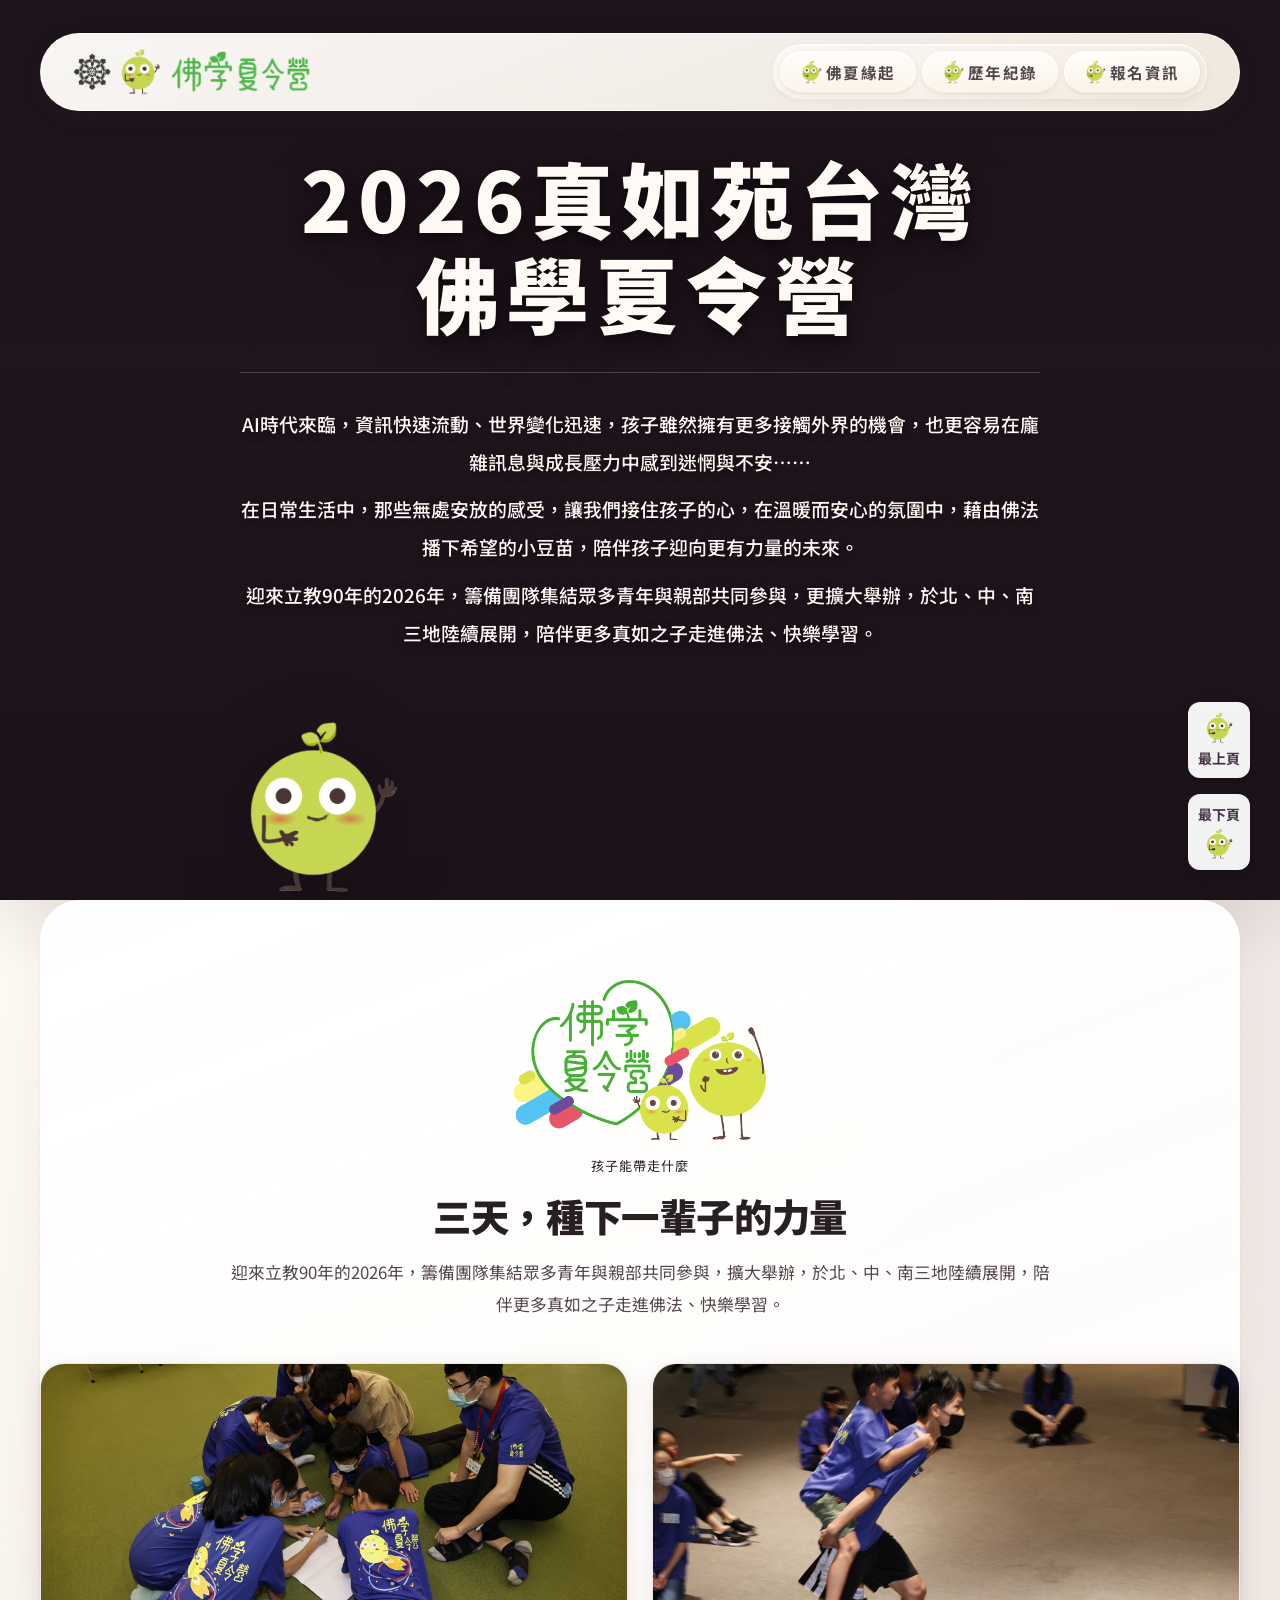
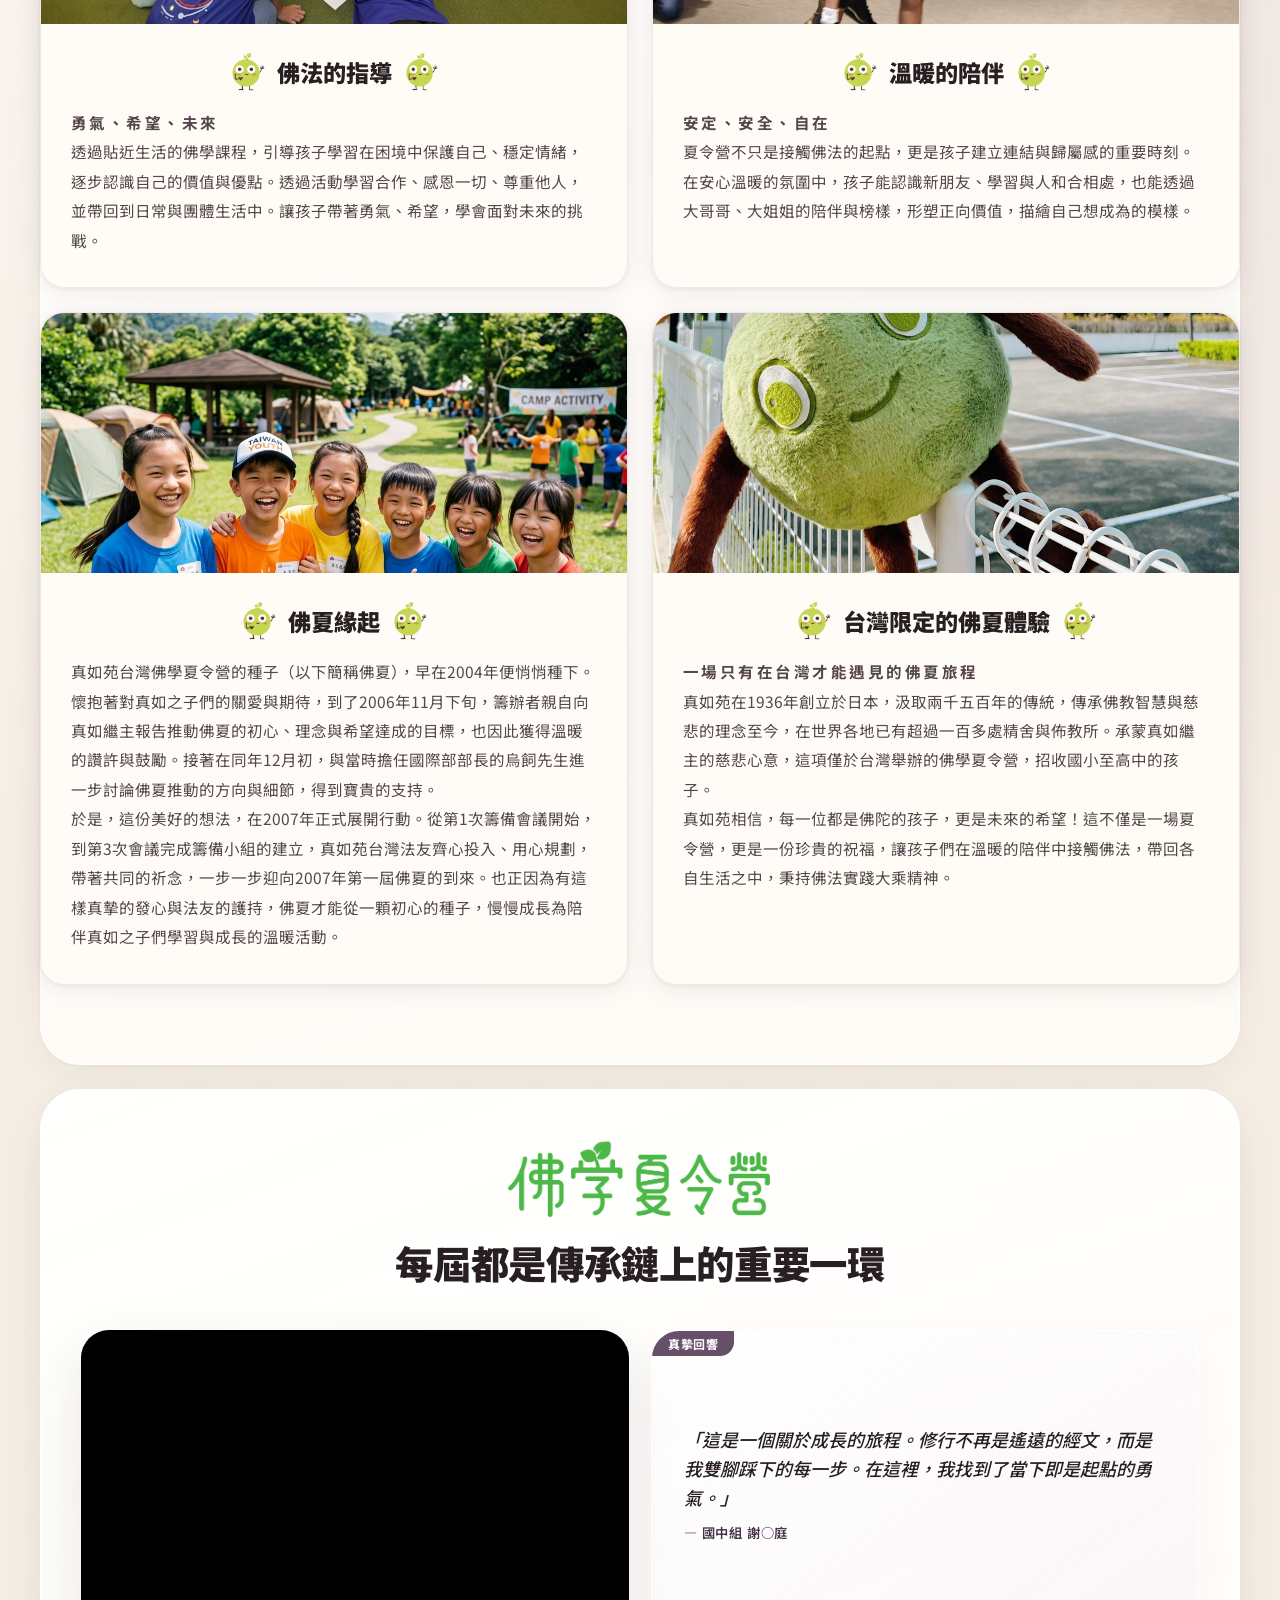
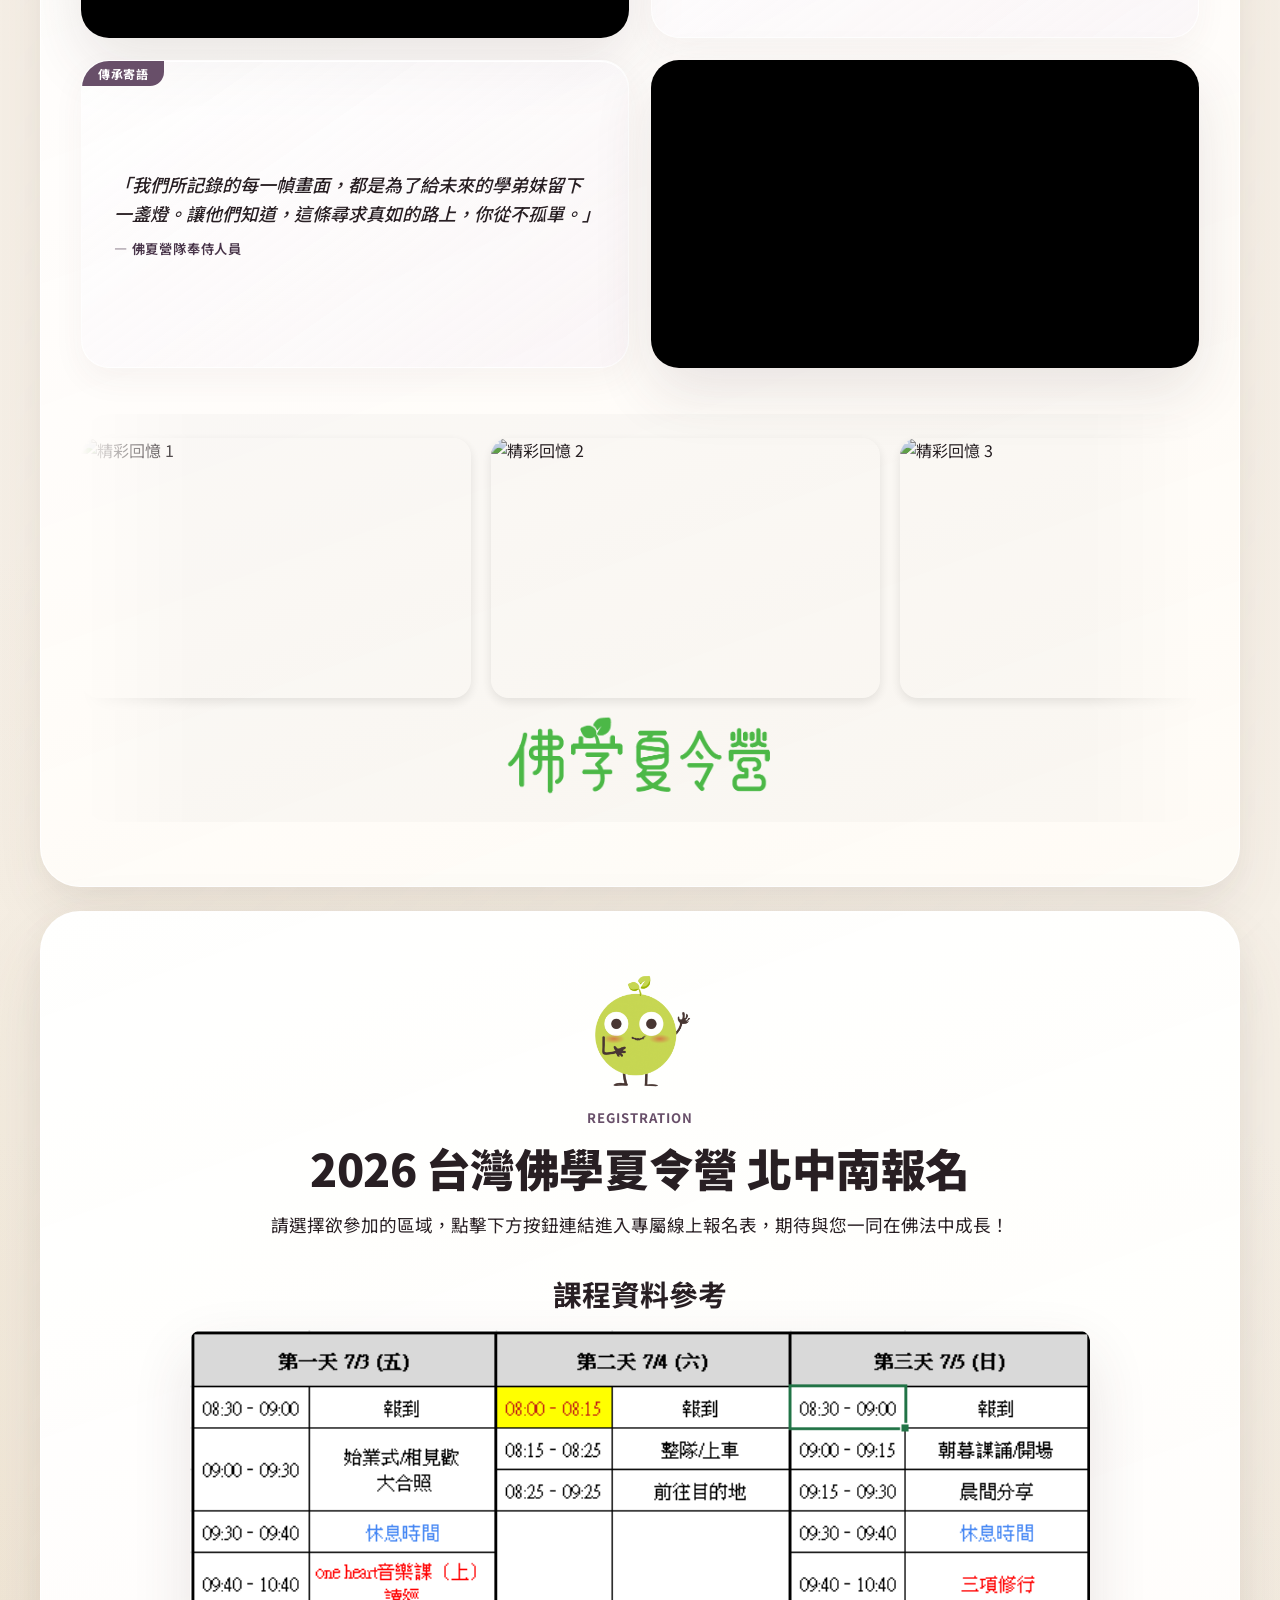
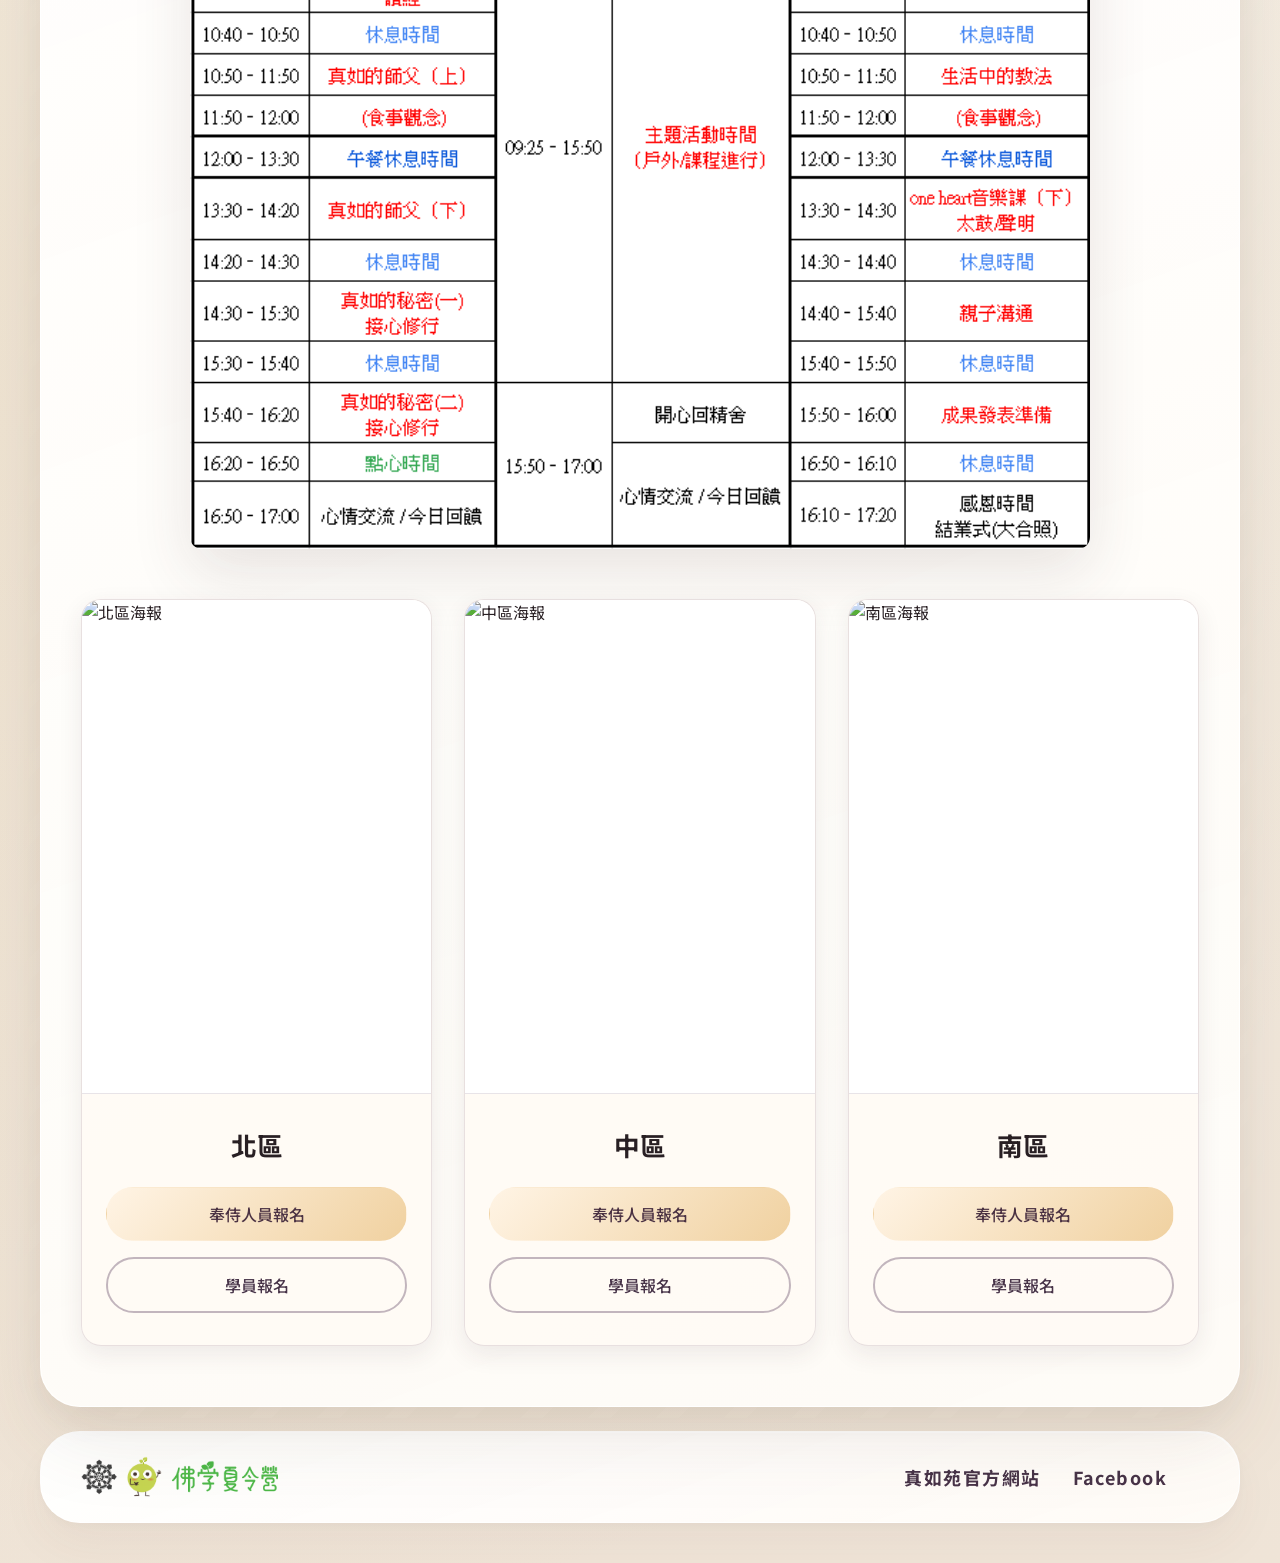
==== commit a2213318: "Add files via upload" ====
--- a/index - 複製.html
+++ b/index - 複製.html
@@ -1,362 +1,470 @@
 <!DOCTYPE html>
 <html lang="zh-Hant">
-  <head>
-    <meta charset="UTF-8" />
-    <meta name="viewport" content="width=device-width, initial-scale=1.0" />
-    <title>真如苑佛學夏令營</title>
-    <meta
-      name="description"
-      content="以大般涅槃經、師徒傳承與慈悲實踐為主軸，為青年設計的佛學夏令營。"
-    />
-    <link
-      rel="icon"
-      href="data:image/svg+xml,%3Csvg xmlns='http://www.w3.org/2000/svg' viewBox='0 0 64 64'%3E%3Crect width='64' height='64' rx='18' fill='%23684f69'/%3E%3Ctext x='32' y='40' text-anchor='middle' font-size='30' fill='white' font-family='Arial'%3E%E7%9C%9F%3C/text%3E%3C/svg%3E"
-    />
-    <link rel="preconnect" href="https://fonts.googleapis.com" />
-    <link rel="preconnect" href="https://fonts.gstatic.com" crossorigin />
-    <link
-      href="https://fonts.googleapis.com/css2?family=Cormorant+Garamond:wght@500;600;700&family=Noto+Sans+TC:wght@400;500;700;900&display=swap"
-      rel="stylesheet"
-    />
-    <link rel="stylesheet" href="./styles.css" />
-    <style>
-      /* 簡易輪播結構的 CSS 補充，可依現有 styles.css 整合 */
-      .hero-carousel {
-        position: absolute;
-        top: 0;
-        left: 0;
-        width: 100%;
-        height: 100%;
-        overflow: hidden;
-        z-index: 0;
-        pointer-events: none;
-      }
-      .carousel-inner {
-        position: relative;
-        width: 100%;
-        height: 100%;
-      }
-      .carousel-item {
-        position: absolute;
-        inset: 0;
-        width: 100%;
-        height: 100%;
-        object-fit: cover;
-        object-position: center 30%;
-        opacity: 0;
-        animation: heroFade 25s infinite ease-in-out;
+
+<head>
+  <meta charset="UTF-8" />
+  <meta name="viewport" content="width=device-width, initial-scale=1.0" />
+  <title>真如苑佛學夏令營</title>
+  <meta name="description" content="以大般涅槃經、師徒傳承與慈悲實踐為主軸，為青年設計的佛學夏令營。" />
+  <link rel="icon"
+    href="data:image/svg+xml,%3Csvg xmlns='http://www.w3.org/2000/svg' viewBox='0 0 64 64'%3E%3Crect width='64' height='64' rx='18' fill='%23684f69'/%3E%3Ctext x='32' y='40' text-anchor='middle' font-size='30' fill='white' font-family='Arial'%3E%E7%9C%9F%3C/text%3E%3C/svg%3E" />
+  <link rel="preconnect" href="https://fonts.googleapis.com" />
+  <link rel="preconnect" href="https://fonts.gstatic.com" crossorigin />
+  <link
+    href="https://fonts.googleapis.com/css2?family=Cormorant+Garamond:wght@500;600;700&family=Noto+Sans+TC:wght@400;500;700;900&display=swap"
+    rel="stylesheet" />
+  <link rel="stylesheet" href="./styles.css" />
+  <style>
+    /* 簡易輪播結構的 CSS 補充，可依現有 styles.css 整合 */
+    .hero-carousel {
+      position: absolute;
+      top: 0;
+      left: 0;
+      width: 100%;
+      height: 100%;
+      overflow: hidden;
+      z-index: 0;
+      pointer-events: none;
+    }
+
+    .carousel-inner {
+      position: relative;
+      width: 100%;
+      height: 100%;
+    }
+
+    .carousel-item {
+      position: absolute;
+      inset: 0;
+      width: 100%;
+      height: 100%;
+      object-fit: cover;
+      object-position: center 30%;
+      opacity: 0;
+      animation: heroFade 25s infinite ease-in-out;
+      transform: scale(1.04);
+    }
+
+    .carousel-item:nth-child(1) {
+      animation-delay: 0s;
+    }
+
+    .carousel-item:nth-child(2) {
+      animation-delay: 5s;
+    }
+
+    .carousel-item:nth-child(3) {
+      animation-delay: 10s;
+    }
+
+    .carousel-item:nth-child(4) {
+      animation-delay: 15s;
+    }
+
+    .carousel-item:nth-child(5) {
+      animation-delay: 20s;
+    }
+
+    @keyframes heroFade {
+
+      0%,
+      18% {
+        opacity: 1;
         transform: scale(1.04);
       }
-      .carousel-item:nth-child(1) { animation-delay: 0s; }
-      .carousel-item:nth-child(2) { animation-delay: 5s; }
-      .carousel-item:nth-child(3) { animation-delay: 10s; }
-      .carousel-item:nth-child(4) { animation-delay: 15s; }
-      .carousel-item:nth-child(5) { animation-delay: 20s; }
-      @keyframes heroFade {
-        0%, 18% {
-          opacity: 1;
-          transform: scale(1.04);
-        }
-        22%, 96% {
-          opacity: 0;
-          transform: scale(1.08);
-        }
-        100% {
-          opacity: 1;
-          transform: scale(1.04);
-        }
+
+      22%,
+      96% {
+        opacity: 0;
+        transform: scale(1.08);
       }
-    </style>
-  </head>
-  <body>
-    <div class="page-shell">
-      <main>
-        <section id="hero" class="hero">
-          <header class="topbar">
-            <a class="brand" href="#hero" style="display: flex; align-items: center; gap: 8px; text-decoration: none;">
-              <span class="brand-logo-group" style="display: flex; align-items: center;">
-                <img
-                  class="brand-logo"
-                  src="./images/recom-logo.png"
-                  alt="真如苑徽章"
-                  style="display: block;"
-                />
-              </span>
-              <img src="./images/logo06.png" alt="logo06" style="height: 48px; width: auto; object-fit: contain;" />
-              <img class="brand-event-logo" src="./images/logo02-transparent.png" alt="佛學夏令營" style="height: 32px; width: auto; object-fit: contain;" />
-            </a>
-            <nav class="nav">
-              <a href="#origin" style="display: flex; align-items: center; gap: 4px;"><img src="./images/logo06.png" style="height: 24px; width: auto;" alt="Logo" />佛夏緣起</a>
-              <a href="#moments" style="display: flex; align-items: center; gap: 4px;"><img src="./images/logo06.png" style="height: 24px; width: auto;" alt="Logo" />歷年紀錄</a>
-              <a href="#register" style="display: flex; align-items: center; gap: 4px;"><img src="./images/logo06.png" style="height: 24px; width: auto;" alt="Logo" />報名資訊</a>
-            </nav>
-          </header>
-          <!-- 上方大圖輪播結構 -->
-          <div class="hero-carousel">
-            <div class="carousel-inner">
-              <img src="./images/camp-1.jpg" alt="佛夏學員奮力衝刺跨越感覺統合墊" class="carousel-item" />
-              <img src="./images/camp-2.jpg" alt="佛夏學員互助合作背負同伴前進" class="carousel-item" />
-              <img src="./images/camp-3.jpg" alt="佛夏學員歡呼慶賀完成團隊挑戰" class="carousel-item" />
-              <img src="./images/camp-4.jpg" alt="佛夏學員席地圍坐共同討論課題" class="carousel-item" />
-              <img src="./images/camp-5.jpg" alt="佛夏學員共聚一堂溫馨用餐" class="carousel-item" />
-            </div>
+
+      100% {
+        opacity: 1;
+        transform: scale(1.04);
+      }
+    }
+  </style>
+</head>
+
+<body>
+  <section id="hero" class="hero">
+    <header class="topbar">
+      <a class="brand" href="#hero" style="display: flex; align-items: center; gap: 8px; text-decoration: none;">
+        <span class="brand-logo-group" style="display: flex; align-items: center;">
+          <img class="brand-logo" src="./images/recom-logo.png" alt="真如苑徽章" style="display: block;" width="40" height="40" />
+        </span>
+        <img src="./images/logo06.png" alt="logo06" style="height: 48px; width: auto; object-fit: contain;" width="100" height="48" />
+        <img class="brand-event-logo" src="./images/logo02-transparent.png" alt="佛學夏令營"
+          style="height: 32px; width: auto; object-fit: contain;" width="120" height="32" />
+      </a>
+      <nav class="nav">
+        <a href="#origin" style="display: flex; align-items: center; gap: 4px;"><img src="./images/logo06.png"
+            style="height: 24px; width: auto;" alt="Logo" width="24" height="24" />佛夏緣起</a>
+        <a href="#moments" style="display: flex; align-items: center; gap: 4px;"><img src="./images/logo06.png"
+            style="height: 24px; width: auto;" alt="Logo" width="24" height="24" />歷年紀錄</a>
+        <a href="#register" style="display: flex; align-items: center; gap: 4px;"><img src="./images/logo06.png"
+            style="height: 24px; width: auto;" alt="Logo" width="24" height="24" />報名資訊</a>
+      </nav>
+      <button class="mobile-menu-toggle" type="button" aria-label="&#x958B;&#x555F;&#x9078;&#x55AE;"
+        aria-expanded="false" aria-controls="mobile-main-nav">
+        <span></span>
+        <span></span>
+        <span></span>
+      </button>
+      <nav id="mobile-main-nav" class="main-nav" aria-label="&#x624B;&#x6A5F;&#x7248;&#x9078;&#x55AE;">
+        <a href="#origin">雿?蝺?絲</a>
+        <a href="#moments">甇瑕僑蝝?</a>
+        <a href="#register">?勗?鞈?</a>
+      </nav>
+    </header>
+    <!-- 上方大圖輪播結構 -->
+    <div class="hero-carousel">
+      <div class="carousel-inner">
+        <img src="./images/camp-1.jpg" alt="佛夏學員奮力衝刺跨越感覺統合墊" class="carousel-item" />
+        <img src="./images/camp-2.jpg" alt="佛夏學員互助合作背負同伴前進" class="carousel-item" />
+        <img src="./images/camp-3.jpg" alt="佛夏學員歡呼慶賀完成團隊挑戰" class="carousel-item" />
+        <img src="./images/camp-4.jpg" alt="佛夏學員席地圍坐共同討論課題" class="carousel-item" />
+        <img src="./images/camp-5.jpg" alt="佛夏學員共聚一堂溫馨用餐" class="carousel-item" />
+      </div>
+    </div>
+    <div class="hero-overlay"></div>
+
+    <div class="hero-copy">
+      <h1>2026真如苑台灣<br />佛學夏令營</h1>
+      <div class="hero-description">
+        <p>AI時代來臨，資訊快速流動、世界變化迅速，孩子雖然擁有更多接觸外界的機會，也更容易在龐雜訊息與成長壓力中感到迷惘與不安⋯⋯</p>
+        <p>在日常生活中，那些無處安放的感受，讓我們接住孩子的心，在溫暖而安心的氛圍中，藉由佛法播下希望的小豆苗，陪伴孩子迎向更有力量的未來。</p>
+        <p>迎來立教90年的2026年，籌備團隊集結眾多青年與親部共同參與，更擴大舉辦，於北、中、南三地陸續展開，陪伴更多真如之子走進佛法、快樂學習。</p>
+      </div>
+    </div>
+
+    <!-- 跳躍吉祥物區域 -->
+    <div class="mascot-stage">
+      <img src="./images/logo06.png" id="jumping-mascot" class="mascot-actor" alt="吉祥物跳躍" width="180" height="180">
+    </div>
+  </section>
+
+  <div class="page-shell">
+    <main>
+
+      <section id="values" class="section section-values">
+        <div class="values-mascot-wrap">
+          <img src="./images/logo05.png" alt="佛學夏令營吉祥物" class="values-mascot" />
+        </div>
+        <div class="section-heading">
+          <p class="eyebrow">孩子能帶走什麼</p>
+          <h2>三天，種下一輩子的力量</h2>
+          <p class="section-description">
+            迎來立教90年的2026年，籌備團隊集結眾多青年與親部共同參與，擴大舉辦，於北、中、南三地陸續展開，陪伴更多真如之子走進佛法、快樂學習。
+          </p>
+        </div>
+        <div class="values-grid">
+          <article class="value-card">
+            <div class="value-card-photo">
+              <img src="./images/camp-4.jpg" alt="孩子在夏令營中開心學習佛法" />
+            </div>
+            <div class="value-body">
+              <h3 style="display: flex; align-items: center; justify-content: center; gap: 12px;"><img
+                  src="./images/logo06.png" style="height: 40px; width: auto; object-fit: contain;" width="40" height="40" loading="lazy">佛法的指導<img
+                  src="./images/logo06.png" style="height: 40px; width: auto; object-fit: contain;" width="40" height="40" loading="lazy"></h3>
+              <p class="value-sub">勇氣、希望、未來</p>
+              <p>透過貼近生活的佛學課程，引導孩子學習在困境中保護自己、穩定情緒，逐步認識自己的價值與優點。透過活動學習合作、感恩一切、尊重他人，並帶回到日常與團體生活中。讓孩子帶著勇氣、希望，學會面對未來的挑戰。</p>
+            </div>
+          </article>
+          <article class="value-card">
+            <div class="value-card-photo">
+              <img src="./images/camp-2.jpg" alt="大哥哥大姐姐溫暖陪伴學員互動" />
+            </div>
+            <div class="value-body">
+              <h3 style="display: flex; align-items: center; justify-content: center; gap: 12px;"><img
+                  src="./images/logo06.png" style="height: 40px; width: auto; object-fit: contain;" width="40" height="40" loading="lazy">溫暖的陪伴<img
+                  src="./images/logo06.png" style="height: 40px; width: auto; object-fit: contain;" width="40" height="40" loading="lazy"></h3>
+              <p class="value-sub">安定、安全、自在</p>
+              <p>夏令營不只是接觸佛法的起點，更是孩子建立連結與歸屬感的重要時刻。在安心溫暖的氛圍中，孩子能認識新朋友、學習與人和合相處，也能透過大哥哥、大姐姐的陪伴與榜樣，形塑正向價值，描繪自己想成為的模樣。</p>
+            </div>
+          </article>
+          <article id="origin" class="value-card">
+            <div class="value-card-photo">
+              <img src="./images/origin-img.png" alt="佛夏緣起" />
+            </div>
+            <div class="value-body">
+              <h3 style="display: flex; align-items: center; justify-content: center; gap: 12px;"><img
+                  src="./images/logo06.png" style="height: 40px; width: auto; object-fit: contain;" width="40" height="40" loading="lazy">佛夏緣起<img
+                  src="./images/logo06.png" style="height: 40px; width: auto; object-fit: contain;" width="40" height="40" loading="lazy"></h3>
+              <p>
+                真如苑台灣佛學夏令營的種子（以下簡稱佛夏），早在2004年便悄悄種下。懷抱著對真如之子們的關愛與期待，到了2006年11月下旬，籌辦者親自向真如繼主報告推動佛夏的初心、理念與希望達成的目標，也因此獲得溫暖的讚許與鼓勵。接著在同年12月初，與當時擔任國際部部長的烏飼先生進一步討論佛夏推動的方向與細節，得到寶貴的支持。
+              </p>
+              <p>
+                於是，這份美好的想法，在2007年正式展開行動。從第1次籌備會議開始，到第3次會議完成籌備小組的建立，真如苑台灣法友齊心投入、用心規劃，帶著共同的祈念，一步一步迎向2007年第一屆佛夏的到來。也正因為有這樣真摯的發心與法友的護持，佛夏才能從一顆初心的種子，慢慢成長為陪伴真如之子們學習與成長的溫暖活動。
+              </p>
+            </div>
+          </article>
+          <article class="value-card">
+            <div class="value-card-photo">
+              <img src="./images/S__103530639.jpg" alt="台灣限定吉祥物實拍"
+                style="width: 100%; height: 100%; object-fit: cover; object-position: center 85%;" />
+            </div>
+            <div class="value-body">
+              <h3 style="display: flex; align-items: center; justify-content: center; gap: 12px;"><img
+                  src="./images/logo06.png" style="height: 40px; width: auto; object-fit: contain;" width="40" height="40" loading="lazy">台灣限定的佛夏體驗<img
+                  src="./images/logo06.png" style="height: 40px; width: auto; object-fit: contain;" width="40" height="40" loading="lazy"></h3>
+              <p class="value-sub">一場只有在台灣才能遇見的佛夏旅程</p>
+              <p>真如苑在1936年創立於日本，汲取兩千五百年的傳統，傳承佛教智慧與慈悲的理念至今，在世界各地已有超過一百多處精舍與佈教所。承蒙真如繼主的慈悲心意，這項僅於台灣舉辦的佛學夏令營，招收國小至高中的孩子。</p>
+              <p>真如苑相信，每一位都是佛陀的孩子，更是未來的希望！這不僅是一場夏令營，更是一份珍貴的祝福，讓孩子們在溫暖的陪伴中接觸佛法，帶回各自生活之中，秉持佛法實踐大乘精神。</p>
+            </div>
+          </article>
+        </div>
+      </section>
+
+      <section id="moments" class="section section-gallery">
+        <div class="section-heading">
+          <img src="./images/logo02-transparent.png" alt="佛學夏令營"
+            style="height: 84px; width: auto; object-fit: contain; margin: 0 auto 16px; display: block;" />
+          <h2>每屆都是傳承鏈上的重要一環</h2>
+        </div>
+        <div class="moments-grid">
+          <!-- 第 1 格：主題影片 -->
+          <div class="video-card">
+            <iframe src="https://www.youtube.com/embed/isAKiN4Tmro?rel=0&showinfo=0&iv_load_policy=3&modestbranding=1"
+              title="2026 真如苑台灣夏令營"
+              allow="accelerometer; autoplay; clipboard-write; encrypted-media; gyroscope; picture-in-picture"
+              allowfullscreen>
+            </iframe>
           </div>
-          <div class="hero-overlay"></div>
-          
-          <div class="hero-copy">
-            <h1>2026真如苑台灣<br />佛學夏令營</h1>
-            <div class="hero-description">
-              <p>AI時代來臨，資訊快速流動、世界變化迅速，孩子雖然擁有更多接觸外界的機會，也更容易在龐雜訊息與成長壓力中感到迷惘與不安⋯⋯</p>
-              <p>在日常生活中，那些無處安放的感受，讓我們接住孩子的心，在溫暖而安心的氛圍中，藉由佛法播下希望的小豆苗，陪伴孩子迎向更有力量的未來。</p>
-              <p>迎來立教90年的2026年，籌備團隊集結眾多青年與親部共同參與，更擴大舉辦，於北、中、南三地陸續展開，陪伴更多真如之子走進佛法、快樂學習。</p>
-            </div>
+
+          <!-- 第 2 格：感言回響 A -->
+          <article class="moment-quote">
+            <span class="quote-tag">真摯回響</span>
+            <p>「這是一個關於成長的旅程。修行不再是遙遠的經文，而是我雙腳踩下的每一步。在這裡，我找到了當下即是起點的勇氣。」</p>
+            <div class="quote-attr">— 國中組 謝○庭</div>
+          </article>
+
+          <!-- 第 3 格：感言回響 B -->
+          <article class="moment-quote secondary-quote">
+            <span class="quote-tag">傳承寄語</span>
+            <p>「我們所記錄的每一幀畫面，都是為了給未來的學弟妹留下一盞燈。讓他們知道，這條尋求真如的路上，你從不孤單。」</p>
+            <div class="quote-attr">— 佛夏營隊奉侍人員</div>
+          </article>
+
+          <!-- 第 4 格：活動影片 -->
+          <div class="video-card">
+            <iframe src="https://www.youtube.com/embed/ahmia2ROEqk?rel=0&showinfo=0&iv_load_policy=3&modestbranding=1"
+              title="種下種子"
+              allow="accelerometer; autoplay; clipboard-write; encrypted-media; gyroscope; picture-in-picture"
+              allowfullscreen>
+            </iframe>
           </div>
 
-          <!-- 跳躍吉祥物區域 -->
-          <div class="mascot-stage">
-            <img src="./images/logo06.png" id="jumping-mascot" class="mascot-actor" alt="吉祥物跳躍">
+          <!-- 底部跑馬燈 (維持滿版) -->
+          <div class="moments-marquee-wrap">
+            <div class="moments-marquee">
+              <img src="./images/1.JPG" alt="精彩回憶 1" loading="lazy" width="400" height="267" />
+              <img src="./images/2.JPG" alt="精彩回憶 2" loading="lazy" width="400" height="267" />
+              <img src="./images/3.JPG" alt="精彩回憶 3" loading="lazy" width="400" height="267" />
+              <img src="./images/4.JPG" alt="精彩回憶 4" loading="lazy" width="400" height="267" />
+              <img src="./images/5.JPG" alt="精彩回憶 5" loading="lazy" width="400" height="267" />
+              <img src="./images/1.JPG" alt="精彩回憶 1" loading="lazy" width="400" height="267" />
+              <img src="./images/2.JPG" alt="精彩回憶 2" loading="lazy" width="400" height="267" />
+              <img src="./images/3.JPG" alt="精彩回憶 3" loading="lazy" width="400" height="267" />
+              <img src="./images/4.JPG" alt="精彩回憶 4" loading="lazy" width="400" height="267" />
+              <img src="./images/5.JPG" alt="精彩回憶 5" loading="lazy" width="400" height="267" />
+            </div>
+            <!-- 底部橫向 Logo -->
+            <img src="./images/logo02-transparent.png" alt="佛學夏令營"
+              style="height: 84px; width: auto; object-fit: contain; margin: 16px auto 0; display: block;" />
           </div>
-        </section>
-
-        <section id="values" class="section section-values">
-          <div class="values-mascot-wrap">
-            <img src="./images/logo05.png" alt="佛學夏令營吉祥物" class="values-mascot" />
+        </div>
+      </section>
+
+      <!-- 報名資訊區 -->
+      <section id="register" class="section section-register"
+        style="margin-bottom: 24px; border-radius: 40px; padding: 60px 40px;">
+        <div class="section-heading" style="text-align: center; margin-bottom: 32px;">
+          <div style="margin-bottom: 16px;">
+            <img src="./images/logo06.png" alt="吉祥物"
+              style="height: 120px; width: auto; object-fit: contain; margin: 0 auto; display: block;" width="120" height="120" loading="lazy" />
           </div>
-          <div class="section-heading">
-            <p class="eyebrow">孩子能帶走什麼</p>
-            <h2>三天，種下一輩子的力量</h2>
-            <p class="section-description">
-              迎來立教90年的2026年，籌備團隊集結眾多青年與親部共同參與，擴大舉辦，於北、中、南三地陸續展開，陪伴更多真如之子走進佛法、快樂學習。
-            </p>
+          <p class="eyebrow" style="color: var(--accent); margin-bottom: 12px; font-weight: 700;">REGISTRATION</p>
+          <h2 style="font-size: 2.8rem; line-height: 1.3; margin-bottom: 12px; color: var(--text-dark);">2026 台灣佛學夏令營
+            北中南報名</h2>
+          <p
+            style="max-width: none; margin: 0 auto; line-height: 1.8; color: var(--text); font-size: 1.1rem; white-space: nowrap;">
+            請選擇欲參加的區域，點擊下方按鈕連結進入專屬線上報名表，期待與您一同在佛法中成長！
+          </p>
+        </div>
+
+        <!-- 課程海報 -->
+        <div style="margin-bottom: 50px; text-align: center;">
+          <h3 style="font-size: 1.8rem; font-weight: 700; margin-bottom: 16px; color: var(--text-dark);">課程資料參考</h3>
+          <figure
+            style="margin: 0 auto; max-width: 900px; border-radius: 12px; overflow: hidden; box-shadow: var(--shadow);">
+            <img src="./images/台北課表.png" alt="課程資料參考" style="width: 100%; height: auto; display: block;" loading="lazy" width="900" height="636" />
+          </figure>
+        </div>
+
+        <!-- 北中南三區卡片 -->
+        <div
+          style="display: grid; grid-template-columns: repeat(auto-fit, minmax(320px, 1fr)); gap: 32px; max-width: 1200px; margin: 0 auto;">
+
+          <!-- 北區 -->
+          <article
+            style="background: var(--card); border-radius: 20px; overflow: hidden; box-shadow: var(--shadow-sm); border: 1px solid var(--line); display: flex; flex-direction: column;">
+            <figure style="margin: 0; width: 100%; border-bottom: 1px solid var(--line); background: #fff;">
+              <img src="./images/本部海報.png" alt="北區海報" style="width: 100%; height: auto; display: block;" loading="lazy" width="600" height="848" />
+            </figure>
+            <div style="padding: 32px 24px; text-align: center; flex-grow: 1; display: flex; flex-direction: column;">
+              <h3 style="margin: 0 0 24px; font-size: 1.6rem; font-weight: 700; color: var(--text-dark);">北區</h3>
+              <div style="display: flex; flex-direction: column; gap: 16px; margin-top: auto;">
+                <a href="https://forms.gle/x5rjwL3TxFd5r6QC8" target="_blank" class="button button-primary"
+                  style="width: 100%; display: flex; justify-content: center; text-decoration: none;">奉侍人員報名</a>
+                <a href="https://forms.gle/WmTx62JrUkfhSMXP6" target="_blank" class="button button-secondary"
+                  style="width: 100%; display: flex; justify-content: center; text-decoration: none; border: 2px solid rgba(104, 79, 105, 0.4); color: var(--accent-deep); background: transparent;">學員報名</a>
+              </div>
+            </div>
+          </article>
+
+          <!-- 中區 -->
+          <article
+            style="background: var(--card); border-radius: 20px; overflow: hidden; box-shadow: var(--shadow-sm); border: 1px solid var(--line); display: flex; flex-direction: column;">
+            <figure style="margin: 0; width: 100%; border-bottom: 1px solid var(--line); background: #fff;">
+              <img src="./images/中區海報.png" alt="中區海報" style="width: 100%; height: auto; display: block;" loading="lazy" width="600" height="848" />
+            </figure>
+            <div style="padding: 32px 24px; text-align: center; flex-grow: 1; display: flex; flex-direction: column;">
+              <h3 style="margin: 0 0 24px; font-size: 1.6rem; font-weight: 700; color: var(--text-dark);">中區</h3>
+              <div style="display: flex; flex-direction: column; gap: 16px; margin-top: auto;">
+                <a href="https://forms.gle/kefc694PSYtfdQBs6" target="_blank" class="button button-primary"
+                  style="width: 100%; display: flex; justify-content: center; text-decoration: none;">奉侍人員報名</a>
+                <a href="https://forms.gle/KLtSv7pz6TopgNJy9" target="_blank" class="button button-secondary"
+                  style="width: 100%; display: flex; justify-content: center; text-decoration: none; border: 2px solid rgba(104, 79, 105, 0.4); color: var(--accent-deep); background: transparent;">學員報名</a>
+              </div>
+            </div>
+          </article>
+
+          <!-- 南區 -->
+          <article
+            style="background: var(--card); border-radius: 20px; overflow: hidden; box-shadow: var(--shadow-sm); border: 1px solid var(--line); display: flex; flex-direction: column;">
+            <figure style="margin: 0; width: 100%; border-bottom: 1px solid var(--line); background: #fff;">
+              <img src="./images/南區海報.png" alt="南區海報" style="width: 100%; height: auto; display: block;" loading="lazy" width="600" height="848" />
+            </figure>
+            <div style="padding: 32px 24px; text-align: center; flex-grow: 1; display: flex; flex-direction: column;">
+              <h3 style="margin: 0 0 24px; font-size: 1.6rem; font-weight: 700; color: var(--text-dark);">南區</h3>
+              <div style="display: flex; flex-direction: column; gap: 16px; margin-top: auto;">
+                <a href="https://forms.gle/Ug8YpsfANiGgsqtz9" target="_blank" class="button button-primary"
+                  style="width: 100%; display: flex; justify-content: center; text-decoration: none;">奉侍人員報名</a>
+                <a href="https://forms.gle/un4iM9c3z95gCch98" target="_blank" class="button button-secondary"
+                  style="width: 100%; display: flex; justify-content: center; text-decoration: none; border: 2px solid rgba(104, 79, 105, 0.4); color: var(--accent-deep); background: transparent;">學員報名</a>
+              </div>
+            </div>
+          </article>
+        </div>
+      </section>
+    </main>
+    <footer class="site-footer">
+      <div class="footer-inner">
+        <div class="footer-brand" style="display: flex; align-items: center; gap: 8px;">
+          <span class="brand-logo-group brand-logo-group-footer" style="display: flex; align-items: center;">
+            <img class="brand-logo brand-logo-footer" src="./images/recom-logo.png" alt="Recom logo"
+              style="display: block;" />
+          </span>
+          <img src="./images/logo06.png" alt="logo06" style="height: 42px; width: auto; object-fit: contain;" width="88" height="42" loading="lazy" />
+          <div style="display: flex; align-items: center;">
+            <img class="brand-event-logo brand-event-logo-footer" src="./images/logo02-transparent.png" alt="佛學夏令營"
+              style="height: 28px; width: auto; object-fit: contain;" />
           </div>
-          <div class="values-grid">
-            <article class="value-card">
-              <div class="value-card-photo">
-                <img src="./images/camp-4.jpg" alt="孩子在夏令營中開心學習佛法" />
-              </div>
-              <div class="value-body">
-                <h3 style="display: flex; align-items: center; justify-content: center; gap: 12px;"><img src="./images/logo06.png" style="height: 40px; width: auto; object-fit: contain;">佛法的指導<img src="./images/logo06.png" style="height: 40px; width: auto; object-fit: contain;"></h3>
-                <p class="value-sub">勇氣、希望、未來</p>
-                <p>透過貼近生活的佛學課程，引導孩子學習在困境中保護自己、穩定情緒，逐步認識自己的價值與優點。透過活動學習合作、感恩一切、尊重他人，並帶回到日常與團體生活中。讓孩子帶著勇氣、希望，學會面對未來的挑戰。</p>
-              </div>
-            </article>
-            <article class="value-card">
-              <div class="value-card-photo">
-                <img src="./images/camp-2.jpg" alt="大哥哥大姐姐溫暖陪伴學員互動" />
-              </div>
-              <div class="value-body">
-                <h3 style="display: flex; align-items: center; justify-content: center; gap: 12px;"><img src="./images/logo06.png" style="height: 40px; width: auto; object-fit: contain;">溫暖的陪伴<img src="./images/logo06.png" style="height: 40px; width: auto; object-fit: contain;"></h3>
-                <p class="value-sub">安定、安全、自在</p>
-                <p>夏令營不只是接觸佛法的起點，更是孩子建立連結與歸屬感的重要時刻。在安心溫暖的氛圍中，孩子能認識新朋友、學習與人和合相處，也能透過大哥哥、大姐姐的陪伴與榜樣，形塑正向價值，描繪自己想成為的模樣。</p>
-              </div>
-            </article>
-            <article id="origin" class="value-card">
-              <div class="value-card-photo">
-                <img src="./images/origin-img.png" alt="佛夏緣起" />
-              </div>
-              <div class="value-body">
-                <h3 style="display: flex; align-items: center; justify-content: center; gap: 12px;"><img src="./images/logo06.png" style="height: 40px; width: auto; object-fit: contain;">佛夏緣起<img src="./images/logo06.png" style="height: 40px; width: auto; object-fit: contain;"></h3>
-                <p>真如苑台灣佛學夏令營的種子（以下簡稱佛夏），早在2004年便悄悄種下。懷抱著對真如之子們的關愛與期待，到了2006年11月下旬，籌辦者親自向真如繼主報告推動佛夏的初心、理念與希望達成的目標，也因此獲得溫暖的讚許與鼓勵。接著在同年12月初，與當時擔任國際部部長的烏飼先生進一步討論佛夏推動的方向與細節，得到寶貴的支持。</p>
-                <p>於是，這份美好的想法，在2007年正式展開行動。從第1次籌備會議開始，到第3次會議完成籌備小組的建立，真如苑台灣法友齊心投入、用心規劃，帶著共同的祈念，一步一步迎向2007年第一屆佛夏的到來。也正因為有這樣真摯的發心與法友的護持，佛夏才能從一顆初心的種子，慢慢成長為陪伴真如之子們學習與成長的溫暖活動。</p>
-              </div>
-            </article>
-            <article class="value-card">
-              <div class="value-card-photo">
-                <img src="./images/taiwan-img.png" alt="台灣限定的佛夏體驗" />
-              </div>
-              <div class="value-body">
-                <h3 style="display: flex; align-items: center; justify-content: center; gap: 12px;"><img src="./images/logo06.png" style="height: 40px; width: auto; object-fit: contain;">台灣限定的佛夏體驗<img src="./images/logo06.png" style="height: 40px; width: auto; object-fit: contain;"></h3>
-                <p class="value-sub">一場只有在台灣才能遇見的佛夏旅程</p>
-                <p>真如苑在1936年創立於日本，汲取兩千五百年的傳統，傳承佛教智慧與慈悲的理念至今，在世界各地已有超過一百多處精舍與佈教所。承蒙真如繼主的慈悲心意，這項僅於台灣舉辦的佛學夏令營，招收國小至高中的孩子。</p>
-                <p>真如苑相信，每一位都是佛陀的孩子，更是未來的希望！這不僅是一場夏令營，更是一份珍貴的祝福，讓孩子們在溫暖的陪伴中接觸佛法，帶回各自生活之中，秉持佛法實踐大乘精神。</p>
-              </div>
-            </article>
-          </div>
-        </section>
-
-        <section id="moments" class="section section-gallery">
-          <div class="section-heading">
-
-            <h2>每屆都是傳承鏈上的重要一環</h2>
-          </div>
-          <div class="moments-grid">
-            <article class="moment-quote">
-              <p>
-                「這個夏令營讓我第一次感受到，修行不是大人的事，
-                也不是未來的事，而是現在、這個當下，我就能開始的事。」
-              </p>
-              <footer class="quote-attr">歷屆學員分享</footer>
-            </article>
-            <figure class="moment-photo">
-              <img src="./images/moments_lively_1.png" alt="歷屆青年學員在夏令營中揮灑活力、歡躍同行" />
-            </figure>
-            <figure class="moment-photo">
-              <img src="./images/moments_lively_2.png" alt="屆屆青年並肩同行，成為傳承鏈上不可缺少的一環" />
-            </figure>
-            <article class="moment-quote">
-              <p>
-                「歷年照片、影片、活動紀錄，是這條傳承路上每位青年留下的足跡，
-                也是後來者最好的引路燈。」
-              </p>
-              <footer class="quote-attr">夏令營工作人員</footer>
-            </article>
-          </div>
-
-        </section>
-
-                <section id="register" class="section section-register">
-          <div class="section-heading" style="text-align: center; max-width: 900px;">
-            <p class="eyebrow" style="color: var(--accent); margin-bottom: 12px; font-weight: 700;">報名資訊</p>
-            <h2 style="font-size: 2.8rem; line-height: 1.3; margin-bottom: 24px; color: var(--text-dark);">2026 台灣佛學夏令營 北中南報名</h2>
-            <p class="section-description" style="max-width: 800px; margin: 0 auto; line-height: 1.8; color: var(--text); font-size: 1.1rem;">
-              請選擇您欲參加的區域，掃描海報二維碼或點擊下方連結進入專屬線上報名表，期待與您一同在佛法中成長！
-            </p>
-          </div>
-
-          <!-- 課程資料區 -->
-          <div style="margin-bottom: 80px; text-align: center;">
-            <h3 style="font-size: 1.8rem; font-weight: 700; margin-bottom: 32px; color: var(--text-dark);">課程資料參考</h3>
-            <figure style="margin: 0 auto; max-width: 900px; border-radius: 12px; overflow: hidden; box-shadow: var(--shadow);">
-              <img src="./images/台北課表.png" alt="課程資料參考" style="width: 100%; height: auto; display: block;" />
-            </figure>
-          </div>
-
-          <!-- 各區海報與報名按鈕區 -->
-          <div style="display: grid; grid-template-columns: repeat(auto-fit, minmax(320px, 1fr)); gap: 32px; max-width: 1200px; margin: 0 auto;">
-            
-            <!-- 北區 -->
-            <article style="background: var(--card); border-radius: 20px; overflow: hidden; box-shadow: var(--shadow-sm); border: 1px solid var(--line); display: flex; flex-direction: column;">
-              <figure style="margin: 0; width: 100%; border-bottom: 1px solid var(--line); background: #fff;">
-                <img src="./images/本部海報.png" alt="北區海報" style="width: 100%; height: auto; display: block;" />
-              </figure>
-              <div style="padding: 32px 24px; text-align: center; flex-grow: 1; display: flex; flex-direction: column;">
-                <h3 style="margin: 0 0 24px; font-size: 1.6rem; font-weight: 700; color: var(--text-dark);">北區</h3>
-                <div style="display: flex; flex-direction: column; gap: 16px; margin-top: auto;">
-                  <a href="https://forms.gle/x5rjwL3TxFd5r6QC8" target="_blank" class="button button-primary" style="width: 100%; display: flex; justify-content: center; text-decoration: none;">奉侍人員報名</a>
-                  <a href="https://forms.gle/WmTx62JrUkfhSMXP6" target="_blank" class="button button-secondary" style="width: 100%; display: flex; justify-content: center; text-decoration: none; border: 2px solid rgba(104, 79, 105, 0.4); color: var(--accent-deep); background: transparent;">學員報名</a>
-                </div>
-              </div>
-            </article>
-
-            <!-- 中區 -->
-            <article style="background: var(--card); border-radius: 20px; overflow: hidden; box-shadow: var(--shadow-sm); border: 1px solid var(--line); display: flex; flex-direction: column;">
-              <figure style="margin: 0; width: 100%; border-bottom: 1px solid var(--line); background: #fff;">
-                <img src="./images/中區海報.png" alt="中區海報" style="width: 100%; height: auto; display: block;" />
-              </figure>
-              <div style="padding: 32px 24px; text-align: center; flex-grow: 1; display: flex; flex-direction: column;">
-                <h3 style="margin: 0 0 24px; font-size: 1.6rem; font-weight: 700; color: var(--text-dark);">中區</h3>
-                <div style="display: flex; flex-direction: column; gap: 16px; margin-top: auto;">
-                  <a href="https://forms.gle/kefc694PSYtfdQBs6" target="_blank" class="button button-primary" style="width: 100%; display: flex; justify-content: center; text-decoration: none;">奉侍人員報名</a>
-                  <a href="https://forms.gle/KLtSv7pz6TopgNJy9" target="_blank" class="button button-secondary" style="width: 100%; display: flex; justify-content: center; text-decoration: none; border: 2px solid rgba(104, 79, 105, 0.4); color: var(--accent-deep); background: transparent;">學員報名</a>
-                </div>
-              </div>
-            </article>
-
-            <!-- 南區 -->
-            <article style="background: var(--card); border-radius: 20px; overflow: hidden; box-shadow: var(--shadow-sm); border: 1px solid var(--line); display: flex; flex-direction: column;">
-              <figure style="margin: 0; width: 100%; border-bottom: 1px solid var(--line); background: #fff;">
-                <img src="./images/南區海報.png" alt="南區海報" style="width: 100%; height: auto; display: block;" />
-              </figure>
-              <div style="padding: 32px 24px; text-align: center; flex-grow: 1; display: flex; flex-direction: column;">
-                <h3 style="margin: 0 0 24px; font-size: 1.6rem; font-weight: 700; color: var(--text-dark);">南區</h3>
-                <div style="display: flex; flex-direction: column; gap: 16px; margin-top: auto;">
-                  <a href="https://forms.gle/Ug8YpsfANiGgsqtz9" target="_blank" class="button button-primary" style="width: 100%; display: flex; justify-content: center; text-decoration: none;">奉侍人員報名</a>
-                  <a href="https://forms.gle/un4iM9c3z95gCch98" target="_blank" class="button button-secondary" style="width: 100%; display: flex; justify-content: center; text-decoration: none; border: 2px solid rgba(104, 79, 105, 0.4); color: var(--accent-deep); background: transparent;">學員報名</a>
-                </div>
-              </div>
-            </article>
-
-          </div>
-        </section>
-      </main>
-
-      <footer class="site-footer">
-        <div class="footer-inner">
-          <div class="footer-brand" style="display: flex; align-items: center; gap: 8px;">
-            <span class="brand-logo-group brand-logo-group-footer" style="display: flex; align-items: center;">
-              <img
-                class="brand-logo brand-logo-footer"
-                src="./images/recom-logo.png"
-                alt="Recom logo"
-                style="display: block;"
-              />
-            </span>
-            <img src="./images/logo06.png" alt="logo06" style="height: 42px; width: auto; object-fit: contain;" />
-            <div style="display: flex; align-items: center;">
-              <img class="brand-event-logo brand-event-logo-footer" src="./images/logo02-transparent.png" alt="佛學夏令營" style="height: 28px; width: auto; object-fit: contain;" />
-            </div>
-          </div>
-          <div class="footer-links">
-            <a id="official-site-link" target="_blank" rel="noreferrer">真如苑官方網站</a>
-            <a id="facebook-link" target="_blank" rel="noreferrer">Facebook</a>
-            <span id="contact-phone"></span>
-          </div>
-        </div>
-      </footer>
-    </div>
-
-    <!-- 浮動按鈕 -->
-    <div class="floating-controls">
-      <button onclick="window.scrollTo({top: 0, behavior: 'smooth'})" class="scroll-btn scroll-top" title="回最上方">
-        <img src="./images/logo06.png" alt="Logo" />
-        <span>最上頁</span>
-      </button>
-      
-      <button onclick="window.scrollTo({top: document.body.scrollHeight, behavior: 'smooth'})" class="scroll-btn scroll-bottom" title="至最下頁">
-        <span>最下頁</span>
-        <img src="./images/logo06.png" alt="Logo" />
-      </button>
-    </div>
-
-    <script src="./site-config.js"></script>
-    <script src="./app.js"></script>
-    <script>
-      // 吉祥物跳躍與音效邏輯
-      const mascot = document.getElementById('jumping-mascot');
-      let isLeft = false;
-
-      function playPopSound() {
-        try {
-          const audioCtx = new (window.AudioContext || window.webkitAudioContext)();
-          const oscillator = audioCtx.createOscillator();
-          const gainNode = audioCtx.createGain();
-
-          oscillator.type = 'sine';
-          oscillator.frequency.setValueAtTime(600, audioCtx.currentTime);
-          oscillator.frequency.exponentialRampToValueAtTime(200, audioCtx.currentTime + 0.2);
-
-          gainNode.gain.setValueAtTime(0.1, audioCtx.currentTime);
-          gainNode.gain.exponentialRampToValueAtTime(0.01, audioCtx.currentTime + 0.2);
-
-          oscillator.connect(gainNode);
-          gainNode.connect(audioCtx.destination);
-
-          oscillator.start();
-          oscillator.stop(audioCtx.currentTime + 0.2);
-        } catch(e) {
-          console.log('Audio wait for interaction');
-        }
+        </div>
+        <div class="footer-links">
+          <a id="official-site-link" target="_blank" rel="noreferrer">真如苑官方網站</a>
+          <a id="facebook-link" target="_blank" rel="noreferrer">Facebook</a>
+          <span id="contact-phone"></span>
+        </div>
+      </div>
+    </footer>
+  </div>
+
+
+  <!-- 浮動按鈕 -->
+  <div class="floating-controls">
+    <button onclick="window.scrollTo({top: 0, behavior: 'smooth'})" class="scroll-btn scroll-top" title="回最上方">
+      <img src="./images/logo06.png" alt="Logo" loading="lazy" width="32" height="32" />
+      <span>最上頁</span>
+    </button>
+
+    <button onclick="window.scrollTo({top: document.body.scrollHeight, behavior: 'smooth'})"
+      class="scroll-btn scroll-bottom" title="至最下頁">
+      <span>最下頁</span>
+      <img src="./images/logo06.png" alt="Logo" loading="lazy" width="32" height="32" />
+    </button>
+  </div>
+
+  <script src="./site-config.js"></script>
+  <script src="./app.js"></script>
+  <script>
+    // 吉祥物跳躍與音效邏輯
+    const mascot = document.getElementById('jumping-mascot');
+    let isLeft = false;
+
+    function playPopSound() {
+      try {
+        const audioCtx = new (window.AudioContext || window.webkitAudioContext)();
+        const oscillator = audioCtx.createOscillator();
+        const gainNode = audioCtx.createGain();
+
+        oscillator.type = 'sine';
+        oscillator.frequency.setValueAtTime(600, audioCtx.currentTime);
+        oscillator.frequency.exponentialRampToValueAtTime(200, audioCtx.currentTime + 0.2);
+
+        gainNode.gain.setValueAtTime(0.1, audioCtx.currentTime);
+        gainNode.gain.exponentialRampToValueAtTime(0.01, audioCtx.currentTime + 0.2);
+
+        oscillator.connect(gainNode);
+        gainNode.connect(audioCtx.destination);
+
+        oscillator.start();
+        oscillator.stop(audioCtx.currentTime + 0.2);
+      } catch (e) {
+        console.log('Audio wait for interaction');
       }
-
-      function triggerJump() {
-        mascot.classList.remove('jump-to-left', 'jump-to-right');
-        void mascot.offsetWidth; // 觸發重繪
-
-        if (isLeft) {
-          mascot.classList.add('jump-to-right');
-          isLeft = false;
-        } else {
-          mascot.classList.add('jump-to-left');
-          isLeft = true;
-        }
-        playPopSound();
+    }
+
+    function triggerJump() {
+      mascot.classList.remove('jump-to-left', 'jump-to-right');
+      void mascot.offsetWidth; // 觸發重繪
+
+      if (isLeft) {
+        mascot.classList.add('jump-to-right');
+        isLeft = false;
+      } else {
+        mascot.classList.add('jump-to-left');
+        isLeft = true;
       }
-
-      // 每 4 秒跳一次
-      setInterval(triggerJump, 4000);
-      // 初始跳一次
-      setTimeout(triggerJump, 1000);
-    </script>
-    <script src="./app.js"></script>
-  </body>
-</html>
+      playPopSound();
+    }
+
+    // 每 4 秒跳一次
+    setInterval(triggerJump, 4000);
+    // 初始跳一次
+    setTimeout(triggerJump, 1000);
+  </script>
+  <script src="./app.js"></script>
+  <!-- 選單切換腳本 -->
+  <script>
+    const menuToggle = document.querySelector('.mobile-menu-toggle');
+    const mainNav = document.querySelector('.main-nav');
+
+    menuToggle.addEventListener('click', () => {
+      menuToggle.classList.toggle('active');
+      mainNav.classList.toggle('mobile-active');
+    });
+
+    // 點擊連結後自動收合
+    document.querySelectorAll('.main-nav a').forEach(link => {
+      link.addEventListener('click', () => {
+        menuToggle.classList.remove('active');
+        mainNav.classList.remove('mobile-active');
+      });
+    });
+  </script>
+</body>
+
+</html>
--- a/styles.css
+++ b/styles.css
@@ -270,6 +270,11 @@
 }
 
 /* ─── HERO ─── */
+.mobile-menu-toggle,
+.main-nav {
+  display: none;
+}
+
 .hero {
   position: relative;
   display: flex;
@@ -1001,7 +1006,7 @@
 }
 
 .section-gallery {
-  padding: 48px 40px 88px; /* 縮減頂部 Padding 至 48px，保持底部與水平 Padding */
+  padding: 48px 40px 36px; /* 縮減頂部 Padding 至 48px，底部 Padding 壓縮至 36px */
   margin-bottom: 24px;
   border-radius: 40px;
   background: linear-gradient(160deg, rgba(255, 255, 255, 0.96) 0%, rgba(255, 252, 247, 0.9) 100%);
@@ -1136,9 +1141,149 @@
   100% { transform: translateX(-50%); } /* 精確的對半位移，確保速度一致 */
 }
 
+/* ===== 行動版專屬樣式 (768px 以下) ===== */
 @media (max-width: 768px) {
-  .moments-marquee img {
-    height: 180px;
+  /* 漢堡選單隱藏機制 */
+  .mobile-menu-toggle {
+    display: flex;
+    flex-direction: column;
+    justify-content: center;
+    gap: 6px;
+    width: 44px;
+    height: 44px;
+    background: transparent;
+    border: none;
+    cursor: pointer;
+    z-index: 2000;
+  }
+
+  .mobile-menu-toggle span {
+    display: block;
+    width: 28px;
+    height: 2px;
+    background: var(--text-dark);
+    transition: 0.3s cubic-bezier(0.68, -0.6, 0.32, 1.6);
+  }
+
+  .mobile-menu-toggle.active span:nth-child(1) { transform: translateY(8px) rotate(45deg); }
+  .mobile-menu-toggle.active span:nth-child(2) { opacity: 0; }
+  .mobile-menu-toggle.active span:nth-child(3) { transform: translateY(-8px) rotate(-45deg); }
+
+  .main-nav {
+    display: none;
+    position: fixed;
+    top: 0;
+    right: 0;
+    width: 100%;
+    height: 100vh;
+    background: rgba(255, 252, 247, 0.98);
+    backdrop-filter: blur(10px);
+    flex-direction: column;
+    align-items: center;
+    justify-content: center;
+    gap: 32px;
+    padding-top: 80px;
+    z-index: 1000;
+  }
+
+  .main-nav.mobile-active {
+    display: flex;
+  }
+
+  .main-nav a {
+    font-size: 1.5rem;
+    font-weight: 600;
+  }
+
+  /* 報名區行動端優化 */
+  .section-register {
+    padding: 40px 20px;
+    text-align: center;
+  }
+
+  .register-mascot-wrap img {
+    height: 80px !important;
+  }
+
+  .section-register .section-heading h2 {
+    font-size: 2.1rem !important;
+  }
+
+  #register {
+    padding: 40px 20px !important;
+  }
+
+  #register > .section-heading {
+    margin-bottom: 28px !important;
+  }
+
+  #register > .section-heading h2 {
+    font-size: 1.85rem !important;
+    line-height: 1.35 !important;
+    text-align: center !important;
+  }
+
+  #register > .section-heading > p:last-child {
+    width: 100%;
+    margin: 0 auto !important;
+    white-space: normal !important;
+    text-align: center !important;
+  }
+
+  #register > div[style*="margin-bottom: 50px"] {
+    margin-bottom: 36px !important;
+  }
+
+  #register > div[style*="margin-bottom: 50px"] figure,
+  #register > div[style*="grid-template-columns"] article figure {
+    width: 100% !important;
+    max-width: none !important;
+    margin: 0 !important;
+  }
+
+  .section-register .section-heading p {
+    white-space: normal !important; /* 讓文字在手機端正確換行 */
+    font-size: 1rem !important;
+    max-width: 100% !important;
+    text-align: center;
+  }
+
+  .section-register .moments-grid {
+    grid-template-columns: 1fr !important; /* 手機端恢復單欄 */
+    gap: 20px;
+  }
+
+  .section-register .moments-grid article, 
+  .section-register .moments-grid div {
+    grid-template-columns: 1fr !important;
+  }
+
+  /* 報名卡片行動版置中 */
+  #register > div[style*="grid-template-columns"] {
+    grid-template-columns: 1fr !important;
+    gap: 24px !important;
+    padding: 0 !important;
+  }
+
+  /* 手機版 Footer 優化 (同步 Banner 質感) */
+  .footer-inner {
+    flex-direction: column;
+    align-items: center;
+    gap: 32px;
+    text-align: center;
+  }
+
+  .footer-brand {
+    flex-direction: column;
+    justify-content: center;
+  }
+
+  .footer-links {
+    flex-direction: column;
+    gap: 16px;
+    font-size: 1.15rem !important; /* 同步 Banner 字級 */
+    letter-spacing: 0.08em !important; /* 同步 Banner 字距 */
+    font-weight: 500;
   }
 }
 
@@ -1296,16 +1441,16 @@
 /* ─── BRAND EVENT LOGO ─── */
 .brand-event-logo {
   display: block;
-  height: 40px;
+  height: 44px !important;
   width: auto;
-  max-width: 180px;
+  max-width: 220px;
   object-fit: contain;
   flex-shrink: 0;
 }
 
 .brand-event-logo-footer {
-  height: 30px;
-  max-width: 140px;
+  height: 34px !important;
+  max-width: 170px;
 }
 
 /* ─── VALUES MASCOT ─── */
@@ -1730,10 +1875,14 @@
     width: calc(100% - 16px);
     top: 8px;
     gap: 8px;
+    justify-content: space-between;
   }
   
   .brand {
     gap: 4px;
+    width: auto;
+    flex: 1 1 auto;
+    min-width: 0;
   }
   
   .brand img {
@@ -1741,21 +1890,113 @@
   }
   
   .brand-logo { width: 24px; height: 24px; }
+
+  .brand .brand-event-logo {
+    height: 30px !important;
+    max-width: 150px;
+  }
   
   .nav {
-    padding: 2px;
-    gap: 2px;
-  }
-  
-  .nav a {
-    padding: 0 8px;
-    min-height: 32px;
-    font-size: 0.75rem;
-    gap: 2px;
-  }
-  
-  .nav a img {
-    height: 16px !important;
+    display: none;
+  }
+
+  .mobile-menu-toggle {
+    display: flex;
+    align-items: center;
+    justify-content: center;
+    flex-shrink: 0;
+    padding: 0;
+    width: 38px;
+    height: 38px;
+    border-radius: 999px;
+    border: 1px solid rgba(255, 255, 255, 0.72);
+    background:
+      linear-gradient(180deg, rgba(255, 254, 251, 0.94) 0%, rgba(252, 244, 232, 0.88) 100%);
+    box-shadow:
+      inset 0 1px 0 rgba(255, 255, 255, 0.95),
+      0 2px 6px rgba(120, 91, 68, 0.08);
+  }
+
+  .mobile-menu-toggle span {
+    width: 18px;
+    height: 2px;
+    background: var(--accent-deep);
+  }
+
+  .main-nav {
+    display: none;
+    position: fixed;
+    top: 60px;
+    right: 10px;
+    left: auto;
+    bottom: auto;
+    width: min(152px, calc(100vw - 20px));
+    height: auto;
+    min-height: 0;
+    z-index: 9998;
+    padding: 8px;
+    border-radius: 18px;
+    border: 1px solid rgba(255, 255, 255, 0.82);
+    background: rgba(255, 250, 244, 0.97);
+    backdrop-filter: blur(14px);
+    overflow: hidden;
+    box-shadow:
+      0 16px 32px rgba(89, 67, 53, 0.12),
+      inset 0 1px 0 rgba(255, 255, 255, 0.9);
+  }
+
+  .main-nav.mobile-active {
+    display: flex;
+    flex-direction: column;
+    align-items: stretch;
+    justify-content: flex-start;
+    gap: 6px;
+  }
+
+  .main-nav a {
+    width: 100%;
+    min-height: 36px;
+    padding: 0 12px;
+    display: inline-flex;
+    align-items: center;
+    justify-content: flex-start;
+    gap: 8px;
+    border-radius: 999px;
+    border: 1px solid rgba(255, 255, 255, 0.78);
+    background:
+      linear-gradient(180deg, rgba(255, 254, 251, 0.98) 0%, rgba(252, 244, 232, 0.92) 100%);
+    box-shadow:
+      inset 0 1px 0 rgba(255, 255, 255, 0.95),
+      0 4px 12px rgba(89, 67, 53, 0.08);
+    color: var(--accent-deep);
+    font-size: 0;
+    font-weight: 700;
+    letter-spacing: 0;
+  }
+
+  .main-nav a::after {
+    font-size: 0.84rem;
+    letter-spacing: 0.04em;
+  }
+
+  .main-nav a::before {
+    content: "";
+    width: 16px;
+    height: 16px;
+    flex-shrink: 0;
+    background: url("./images/logo06.png") center / contain no-repeat;
+  }
+
+  .main-nav a:nth-child(1)::after {
+    content: "\7DE3\8D77";
+  }
+
+  .main-nav a:nth-child(2)::after {
+    content: "\5F71\7247";
+  }
+
+  .main-nav a:nth-child(3)::after {
+    content: "\5831\540D\8CC7\8A0A";
   }
 
   .floating-controls {
@@ -1795,7 +2036,8 @@
 
   .section-heading h2 {
     font-size: 1.45rem !important;
-    white-space: nowrap;
+    white-space: normal;
+    line-height: 1.3;
     letter-spacing: -0.01em;
   }
 
@@ -1816,9 +2058,48 @@
     white-space: nowrap;
   }
 
+  .site-footer {
+    padding: 10px 14px;
+    border-radius: 999px;
+    margin-bottom: 28px;
+  }
+
   .footer-inner {
-    flex-direction: column;
+    flex-direction: row;
+    justify-content: center;
     align-items: center;
-    gap: 18px;
-  }
-}
+    gap: 8px 12px;
+    flex-wrap: wrap;
+    text-align: center;
+  }
+
+  .footer-brand {
+    flex-direction: row !important;
+    justify-content: center;
+    gap: 4px !important;
+  }
+
+  .footer-brand img {
+    height: 24px !important;
+  }
+
+  .brand-logo-footer {
+    width: 24px;
+    height: 24px;
+  }
+
+  .footer-brand .brand-event-logo-footer {
+    height: 22px !important;
+    max-width: 120px;
+  }
+
+  .footer-links {
+    flex-direction: row !important;
+    justify-content: center;
+    align-items: center;
+    flex-wrap: wrap;
+    gap: 6px 10px;
+    font-size: 0.78rem !important;
+    letter-spacing: 0.04em !important;
+  }
+}
